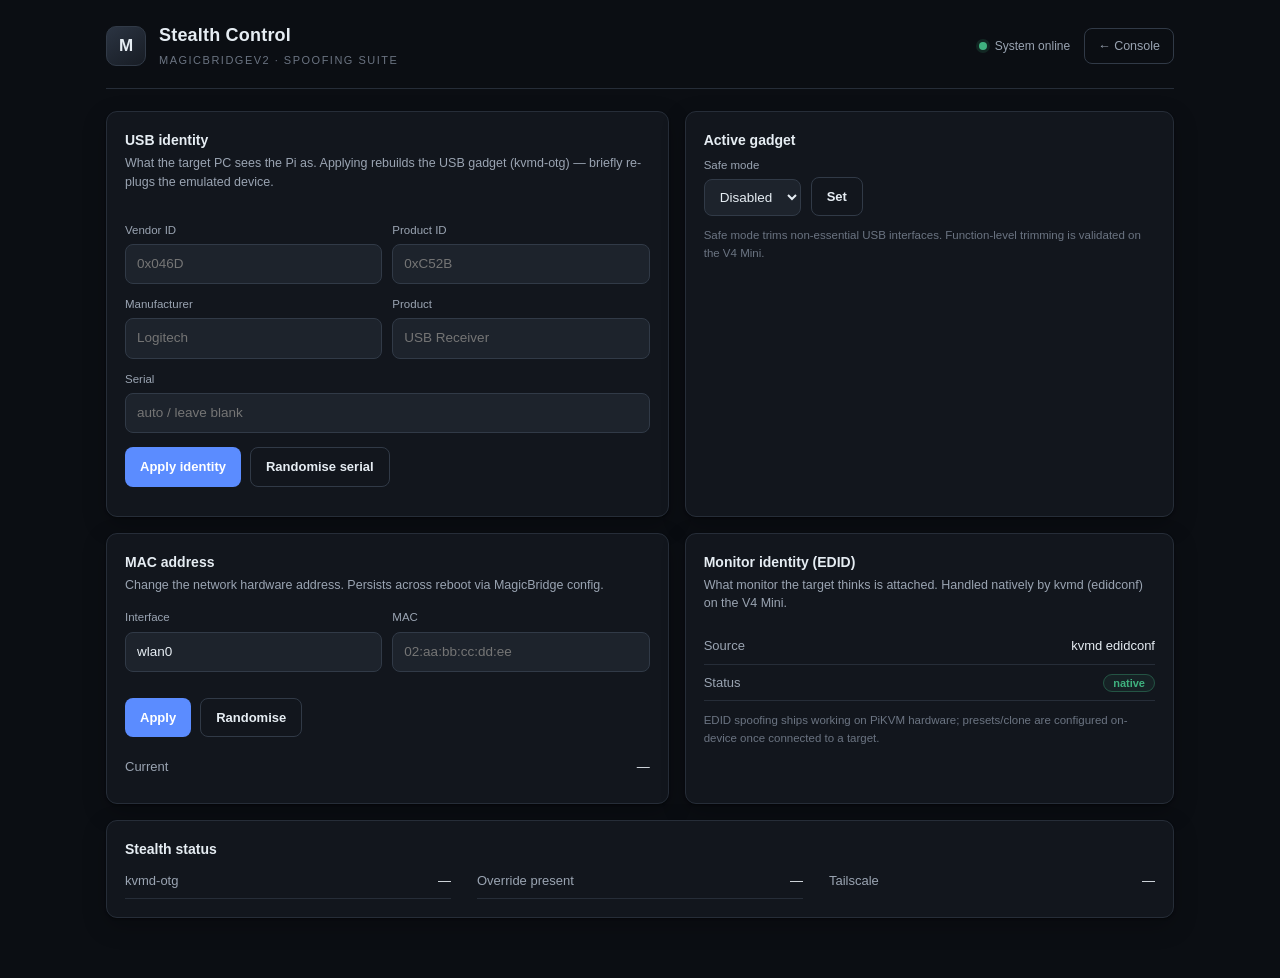
==== web/stealth/index.html @ 36241183 "professional UI redesign: rich cockpit (all features) + restyled stealth + wifi/tailscale endpoints" ====
<!DOCTYPE html>
<html lang="en">
<head>
<meta charset="utf-8">
<meta name="viewport" content="width=device-width, initial-scale=1">
<title>MagicBridgeV2 · Stealth</title>
<style>
:root{
  --bg:#0b0e13; --surface:#12161d; --surface2:#171c24; --surface3:#1d232c;
  --border:#262d38; --border2:#313a47;
  --text:#e6edf3; --text2:#9aa4b2; --text3:#6b7482;
  --accent:#5b8cff; --accent2:#3a6fe0; --accent-soft:rgba(91,140,255,.12);
  --ok:#3fb27f; --warn:#d9a441; --danger:#e5534b;
  --radius:11px; --shadow:0 1px 2px rgba(0,0,0,.4),0 8px 24px rgba(0,0,0,.22);
}
*{box-sizing:border-box}
body{margin:0;min-height:100vh;background:var(--bg);color:var(--text);
  font-family:-apple-system,BlinkMacSystemFont,"Segoe UI",Inter,Roboto,Helvetica,Arial,sans-serif;font-size:14px;line-height:1.5;-webkit-font-smoothing:antialiased}
a{color:var(--accent);text-decoration:none}
.wrap{max-width:1120px;margin:0 auto;padding:22px 26px 60px}
.hdr{display:flex;align-items:center;justify-content:space-between;gap:16px;flex-wrap:wrap;padding-bottom:18px;margin-bottom:22px;border-bottom:1px solid var(--border)}
.brand{display:flex;align-items:center;gap:13px}
.logo{width:40px;height:40px;border-radius:10px;background:linear-gradient(145deg,#2b3442,#171c24);border:1px solid var(--border2);display:grid;place-items:center;font-weight:800;font-size:17px}
.brand h1{margin:0;font-size:18px;font-weight:600;letter-spacing:.2px}
.brand span{font-size:11px;color:var(--text3);letter-spacing:1.5px;text-transform:uppercase}
.hdr .right{display:flex;align-items:center;gap:14px}
.status{display:inline-flex;align-items:center;gap:8px;font-size:12px;color:var(--text2)}
.status i{width:8px;height:8px;border-radius:50%;background:var(--ok);box-shadow:0 0 0 3px rgba(63,178,127,.15)}
.back{font-size:12.5px;color:var(--text2);border:1px solid var(--border2);padding:8px 13px;border-radius:8px}
.back:hover{background:var(--surface3);color:var(--text)}
.grid{display:grid;grid-template-columns:1.15fr 1fr;gap:16px}
@media(max-width:860px){.grid{grid-template-columns:1fr}}
.card{background:var(--surface);border:1px solid var(--border);border-radius:var(--radius);padding:18px;box-shadow:var(--shadow)}
.card h2{margin:0 0 3px;font-size:14px;font-weight:600}
.card .sub{margin:0 0 15px;color:var(--text2);font-size:12.5px;line-height:1.5}
.card.full{grid-column:1/-1}
.presets{display:grid;grid-template-columns:1fr 1fr;gap:9px;margin-bottom:15px}
.preset{border:1px solid var(--border2);border-radius:9px;padding:11px 12px;cursor:pointer;background:var(--surface3);transition:.12s}
.preset:hover{border-color:var(--accent)}
.preset.sel{border-color:var(--accent);background:var(--accent-soft)}
.preset b{display:block;font-size:13px;font-weight:600;margin-bottom:4px}
.preset .vf{font-size:11px;font-weight:600}
.vf.yes{color:var(--ok)} .vf.no{color:var(--warn)}
label.f{display:block;margin-bottom:12px}
label.f span{display:block;font-size:11.5px;color:var(--text2);margin-bottom:5px}
input,select{width:100%;background:var(--surface3);border:1px solid var(--border2);color:var(--text);border-radius:8px;padding:9px 11px;font:inherit;font-size:13.5px}
input:focus,select:focus{outline:none;border-color:var(--accent);box-shadow:0 0 0 3px var(--accent-soft)}
.row{display:flex;gap:10px;flex-wrap:wrap}.row>label.f{flex:1;min-width:120px}
button.btn{all:unset;box-sizing:border-box;cursor:pointer;display:inline-flex;align-items:center;justify-content:center;gap:7px;padding:9px 15px;border-radius:8px;font-size:13px;font-weight:600;background:var(--accent);color:#fff}
button.btn:hover{background:var(--accent2)}
button.btn.ghost{background:transparent;border:1px solid var(--border2);color:var(--text)}
button.btn.ghost:hover{background:var(--surface3)}
.btns{display:flex;gap:9px;flex-wrap:wrap;margin-top:14px}
.kv{display:flex;justify-content:space-between;gap:12px;padding:8px 0;border-bottom:1px solid var(--border);font-size:13px}
.kv:last-child{border:0}.kv .k{color:var(--text2)}.kv .v{color:var(--text);font-weight:500;text-align:right}
.tag{font-size:11px;font-weight:600;padding:2px 9px;border-radius:20px;border:1px solid var(--border2);color:var(--text2)}
.tag.ok{color:var(--ok);border-color:rgba(63,178,127,.35);background:rgba(63,178,127,.08)}
.tag.no{color:var(--warn);border-color:rgba(217,164,65,.35);background:rgba(217,164,65,.08)}
.hint{font-size:11.5px;color:var(--text3);margin-top:11px;line-height:1.55}
.switch{display:flex;align-items:flex-end;gap:10px;margin-top:6px}
#toast{position:fixed;right:20px;bottom:20px;display:flex;flex-direction:column;gap:9px;z-index:60}
.t{background:var(--surface2);border:1px solid var(--border2);border-left:3px solid var(--accent);padding:11px 15px;border-radius:9px;font-size:13px;box-shadow:0 10px 30px rgba(0,0,0,.5);max-width:340px}
.t.ok{border-left-color:var(--ok)}.t.bad{border-left-color:var(--danger)}
</style>
</head>
<body>
<div class="wrap">
  <div class="hdr">
    <div class="brand">
      <div class="logo">M</div>
      <div><h1>Stealth Control</h1><span>MagicBridgeV2 · spoofing suite</span></div>
    </div>
    <div class="right">
      <span class="status"><i></i> System online</span>
      <a class="back" href="/mb/ui/">&#8592; Console</a>
    </div>
  </div>

  <div class="grid">
    <div class="card">
      <h2>USB identity</h2>
      <p class="sub">What the target PC sees the Pi as. Applying rebuilds the USB gadget (kvmd-otg) — briefly re-plugs the emulated device.</p>
      <div class="presets" id="presets"></div>
      <div class="row">
        <label class="f"><span>Vendor ID</span><input id="vid" placeholder="0x046D"></label>
        <label class="f"><span>Product ID</span><input id="pid" placeholder="0xC52B"></label>
      </div>
      <div class="row">
        <label class="f"><span>Manufacturer</span><input id="mfr" placeholder="Logitech"></label>
        <label class="f"><span>Product</span><input id="prod" placeholder="USB Receiver"></label>
      </div>
      <label class="f"><span>Serial</span><input id="serial" placeholder="auto / leave blank"></label>
      <div class="btns">
        <button class="btn" onclick="applyIdentity()">Apply identity</button>
        <button class="btn ghost" onclick="randSerial()">Randomise serial</button>
      </div>
      <div class="hint" id="verifyNote"></div>
    </div>

    <div class="card">
      <h2>Active gadget</h2>
      <div id="identInfo"></div>
      <div class="switch">
        <label class="f" style="flex:0 0 auto;margin:0"><span>Safe mode</span>
          <select id="safe"><option value="false">Disabled</option><option value="true">Enabled</option></select></label>
        <button class="btn ghost" onclick="setSafe()">Set</button>
      </div>
      <p class="hint">Safe mode trims non-essential USB interfaces. Function-level trimming is validated on the V4 Mini.</p>
    </div>

    <div class="card">
      <h2>MAC address</h2>
      <p class="sub">Change the network hardware address. Persists across reboot via MagicBridge config.</p>
      <div class="row">
        <label class="f"><span>Interface</span><input id="macIf" value="wlan0"></label>
        <label class="f"><span>MAC</span><input id="macVal" placeholder="02:aa:bb:cc:dd:ee"></label>
      </div>
      <div class="btns">
        <button class="btn" onclick="macApply(false)">Apply</button>
        <button class="btn ghost" onclick="macApply(true)">Randomise</button>
      </div>
      <div class="kv" style="margin-top:12px"><span class="k">Current</span><span class="v" id="macCur">—</span></div>
    </div>

    <div class="card">
      <h2>Monitor identity (EDID)</h2>
      <p class="sub">What monitor the target thinks is attached. Handled natively by kvmd (edidconf) on the V4 Mini.</p>
      <div class="kv"><span class="k">Source</span><span class="v">kvmd edidconf</span></div>
      <div class="kv"><span class="k">Status</span><span class="v"><span class="tag ok">native</span></span></div>
      <p class="hint">EDID spoofing ships working on PiKVM hardware; presets/clone are configured on-device once connected to a target.</p>
    </div>

    <div class="card full">
      <h2>Stealth status</h2>
      <div class="row" style="gap:26px">
        <div class="kv" style="flex:1"><span class="k">kvmd-otg</span><span class="v" id="stOtg">—</span></div>
        <div class="kv" style="flex:1"><span class="k">Override present</span><span class="v" id="stOv">—</span></div>
        <div class="kv" style="flex:1"><span class="k">Tailscale</span><span class="v" id="stTs">—</span></div>
      </div>
    </div>
  </div>
</div>
<div id="toast"></div>

<script>
const $=s=>document.querySelector(s), MB="/mb";
function toast(m,k=""){const t=document.createElement("div");t.className="t "+k;t.textContent=m;document.getElementById("toast").appendChild(t);setTimeout(()=>t.remove(),4200);}
async function jget(u){try{const r=await fetch(u,{credentials:"include"});return await r.json();}catch(e){return null;}}
async function jpost(u,b){try{const r=await fetch(u,{method:"POST",credentials:"include",headers:{"content-type":"application/json"},body:b?JSON.stringify(b):null});return await r.json();}catch(e){return {ok:false,error:String(e)};}}
let PRESETS={};
const toHex=n=>n?("0x"+Number(n).toString(16).toUpperCase()):"";

async function loadIdentity(){
  const r=await jget(MB+"/stealth/identity");if(!r)return;
  PRESETS=r.presets||{};const cur=r.current||{};const box=$("#presets");box.innerHTML="";
  Object.entries(PRESETS).forEach(([k,v])=>{
    const d=document.createElement("div");d.className="preset"+(cur.preset===k?" sel":"");d.dataset.k=k;
    d.innerHTML=`<b>${v.label}</b><span class="vf ${v.verified?'yes':'no'}">${v.verified?'✓ verified':'⚠ unverified'}</span>`;
    d.onclick=()=>selectPreset(k);box.appendChild(d);});
  $("#vid").value=toHex(cur.vendor_id);$("#pid").value=toHex(cur.product_id);
  $("#mfr").value=cur.manufacturer||"";$("#prod").value=cur.product||"";$("#serial").value=cur.serial||"";
  $("#safe").value=String(!!cur.safe_mode);
  $("#identInfo").innerHTML=`<div class="kv"><span class="k">Label</span><span class="v">${cur.label||'—'}</span></div>
    <div class="kv"><span class="k">VID:PID</span><span class="v">${toHex(cur.vendor_id)}:${toHex(cur.product_id)}</span></div>
    <div class="kv"><span class="k">Serial</span><span class="v">${cur.serial||'—'}</span></div>
    <div class="kv"><span class="k">Verified</span><span class="v">${cur.verified?'<span class="tag ok">yes</span>':'<span class="tag no">no</span>'}</span></div>`;
}
function selectPreset(k){document.querySelectorAll(".preset").forEach(x=>x.classList.toggle("sel",x.dataset.k===k));
  const v=PRESETS[k];if(!v)return;$("#vid").value=toHex(v.vendor_id);$("#pid").value=toHex(v.product_id);$("#mfr").value=v.manufacturer||"";$("#prod").value=v.product||"";
  $("#verifyNote").textContent=v.verified?"":"⚠ This preset is researched but not hardware-verified against a real device descriptor.";}
function selectedPreset(){const el=document.querySelector(".preset.sel");return el?el.dataset.k:null;}
async function applyIdentity(){toast("Applying identity — rebuilding gadget…");
  const r=await jpost(MB+"/stealth/identity",{preset:selectedPreset(),serial:$("#serial").value||null,vendor_id:$("#vid").value,product_id:$("#pid").value,manufacturer:$("#mfr").value,product:$("#prod").value});
  toast(r.ok?"Identity applied":("Apply failed: "+(r.error||r.detail||"error")),r.ok?"ok":"bad");loadIdentity();loadStatus();}
async function randSerial(){const r=await jpost(MB+"/stealth/serial/random");toast(r.ok?("Serial → "+r.serial):"Failed",r.ok?"ok":"bad");loadIdentity();}
async function setSafe(){const on=$("#safe").value==="true";await jpost(MB+"/stealth/safe-mode",{on});toast("Safe mode "+(on?"enabled":"disabled"),"ok");}
async function macApply(random){const r=await jpost(MB+"/net/mac",{iface:$("#macIf").value,mac:$("#macVal").value,random});
  toast(r.ok?("MAC → "+r.mac):("MAC failed: "+(r.detail||r.error||"")),r.ok?"ok":"bad");$("#macCur").textContent=r.mac||"—";}
async function loadStatus(){const s=await jget(MB+"/stealth/status");if(s){$("#stOtg").textContent=s.kvmd_otg||"—";$("#stOv").textContent=s.override_present?"yes":"no";}
  const n=await jget(MB+"/net/status");if(n){$("#stTs").textContent=n.tailscale&&n.tailscale.up?"up":"down";if(n.mac&&n.mac.mac)$("#macCur").textContent=n.mac.mac;}}
loadIdentity();loadStatus();
</script>
</body>
</html>
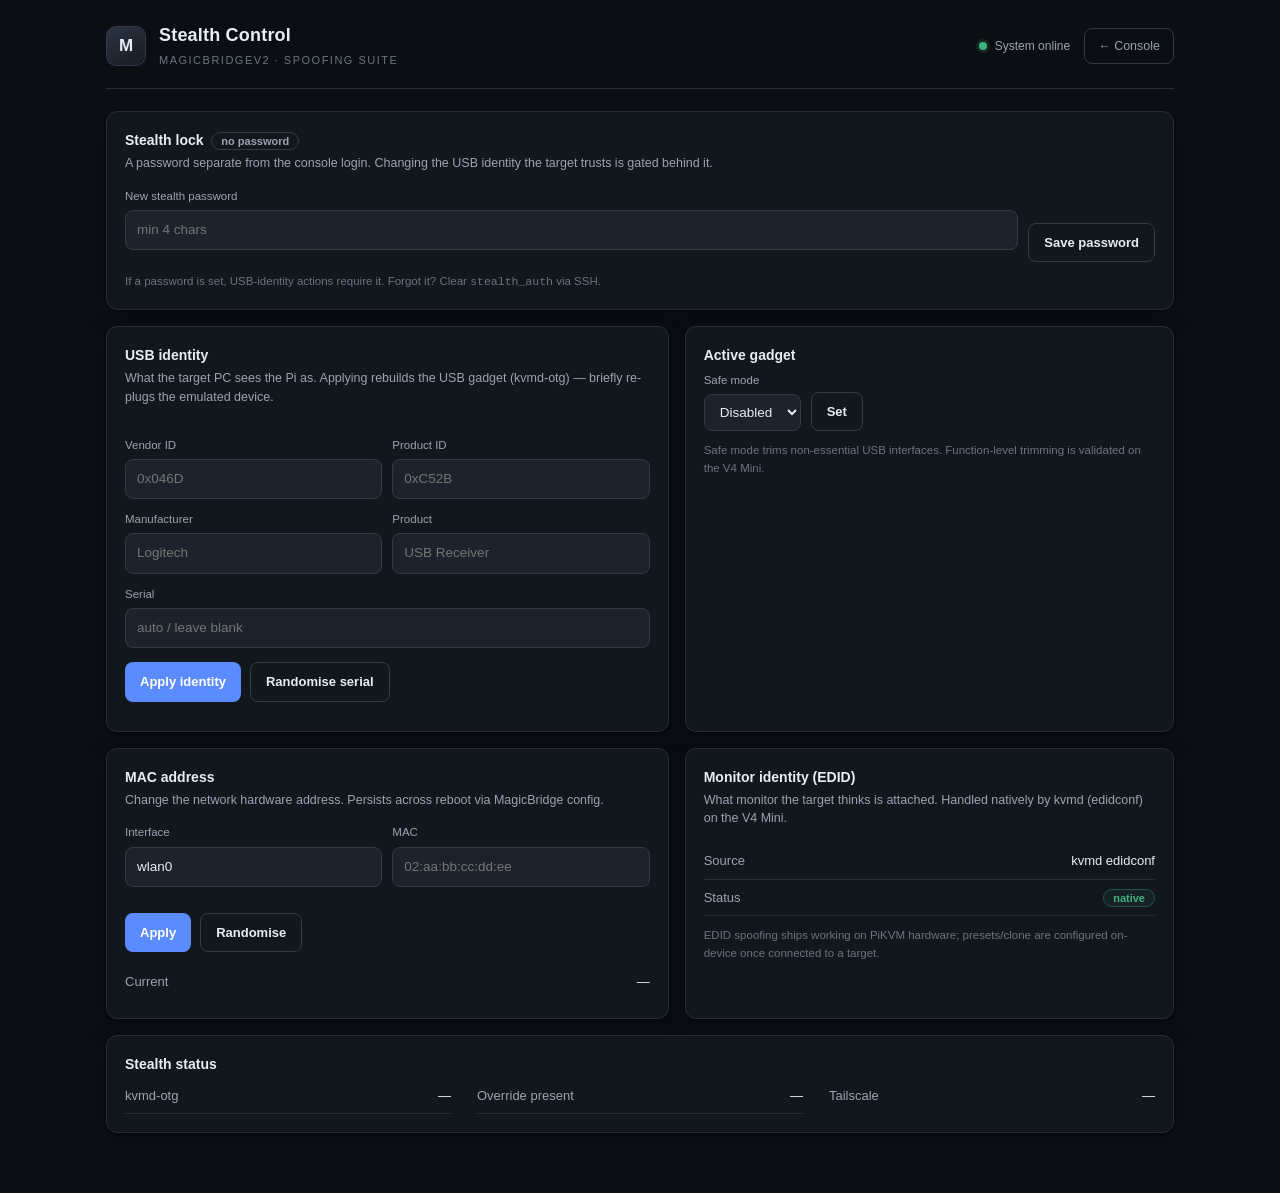
==== commit 19647ac2: "deferred features: on-screen keyboard, clipboard paste, EDID editor, VNC, 2FA (TOTP), Tailscale Funn" ====
--- a/web/stealth/index.html
+++ b/web/stealth/index.html
@@ -77,6 +77,19 @@
   </div>
 
   <div class="grid">
+    <div class="card full" id="lockCard">
+      <h2>Stealth lock &nbsp;<span class="tag" id="lockState">—</span></h2>
+      <p class="sub">A password separate from the console login. Changing the USB identity the target trusts is gated behind it.</p>
+      <div class="row" id="unlockRow" style="display:none">
+        <label class="f"><span>Stealth password</span><input id="unlockPw" type="password" placeholder="enter to unlock" onkeydown="if(event.key==='Enter')doUnlock()"></label>
+        <button class="btn" style="align-self:flex-end" onclick="doUnlock()">Unlock</button>
+      </div>
+      <div class="row">
+        <label class="f"><span>New stealth password</span><input id="pwNew" type="password" placeholder="min 4 chars"></label>
+        <button class="btn ghost" style="align-self:flex-end" onclick="setStealthPw()">Save password</button>
+      </div>
+      <div class="hint">If a password is set, USB-identity actions require it. Forgot it? Clear <code>stealth_auth</code> via SSH.</div>
+    </div>
     <div class="card">
       <h2>USB identity</h2>
       <p class="sub">What the target PC sees the Pi as. Applying rebuilds the USB gadget (kvmd-otg) — briefly re-plugs the emulated device.</p>
@@ -149,6 +162,18 @@
 async function jpost(u,b){try{const r=await fetch(u,{method:"POST",credentials:"include",headers:{"content-type":"application/json"},body:b?JSON.stringify(b):null});return await r.json();}catch(e){return {ok:false,error:String(e)};}}
 let PRESETS={};
 const toHex=n=>n?("0x"+Number(n).toString(16).toUpperCase()):"";
+/* --- separate stealth password gate --- */
+let STEALTH_PW="",PW_SET=false;
+async function checkLock(){const r=await jget(MB+"/stealth/lock-status");PW_SET=!!(r&&r.password_set);
+  $("#unlockRow").style.display=(PW_SET&&!STEALTH_PW)?"":"none";
+  const el=$("#lockState");el.textContent=PW_SET?(STEALTH_PW?"unlocked":"locked"):"no password";
+  el.className="tag "+(PW_SET?(STEALTH_PW?"ok":"no"):"");}
+async function doUnlock(){const pw=$("#unlockPw").value;const r=await jpost(MB+"/stealth/unlock",{password:pw});
+  if(r&&r.ok){STEALTH_PW=pw;$("#unlockPw").value="";toast("Unlocked","ok");checkLock();}else toast("Wrong stealth password","bad");}
+async function setStealthPw(){const nw=$("#pwNew").value;if(nw.length<4)return toast("Password too short (min 4)","bad");
+  const r=await jpost(MB+"/stealth/password",{password:nw,current:STEALTH_PW});
+  toast(r&&r.ok?"Stealth password saved":("Failed: "+((r&&r.error)||"error")),r&&r.ok?"ok":"bad");
+  if(r&&r.ok){STEALTH_PW=nw;$("#pwNew").value="";checkLock();}}
 
 async function loadIdentity(){
   const r=await jget(MB+"/stealth/identity");if(!r)return;
@@ -169,16 +194,17 @@
   const v=PRESETS[k];if(!v)return;$("#vid").value=toHex(v.vendor_id);$("#pid").value=toHex(v.product_id);$("#mfr").value=v.manufacturer||"";$("#prod").value=v.product||"";
   $("#verifyNote").textContent=v.verified?"":"⚠ This preset is researched but not hardware-verified against a real device descriptor.";}
 function selectedPreset(){const el=document.querySelector(".preset.sel");return el?el.dataset.k:null;}
+function pwGuard(r){if(r&&r.locked){toast("Locked — enter the stealth password first","bad");checkLock();return true;}return false;}
 async function applyIdentity(){toast("Applying identity — rebuilding gadget…");
-  const r=await jpost(MB+"/stealth/identity",{preset:selectedPreset(),serial:$("#serial").value||null,vendor_id:$("#vid").value,product_id:$("#pid").value,manufacturer:$("#mfr").value,product:$("#prod").value});
-  toast(r.ok?"Identity applied":("Apply failed: "+(r.error||r.detail||"error")),r.ok?"ok":"bad");loadIdentity();loadStatus();}
-async function randSerial(){const r=await jpost(MB+"/stealth/serial/random");toast(r.ok?("Serial → "+r.serial):"Failed",r.ok?"ok":"bad");loadIdentity();}
-async function setSafe(){const on=$("#safe").value==="true";await jpost(MB+"/stealth/safe-mode",{on});toast("Safe mode "+(on?"enabled":"disabled"),"ok");}
+  const r=await jpost(MB+"/stealth/identity",{preset:selectedPreset(),serial:$("#serial").value||null,vendor_id:$("#vid").value,product_id:$("#pid").value,manufacturer:$("#mfr").value,product:$("#prod").value,password:STEALTH_PW});
+  if(pwGuard(r))return;toast(r.ok?"Identity applied":("Apply failed: "+(r.error||r.detail||"error")),r.ok?"ok":"bad");loadIdentity();loadStatus();}
+async function randSerial(){const r=await jpost(MB+"/stealth/serial/random",{password:STEALTH_PW});if(pwGuard(r))return;toast(r.ok?("Serial → "+r.serial):"Failed",r.ok?"ok":"bad");loadIdentity();}
+async function setSafe(){const on=$("#safe").value==="true";const r=await jpost(MB+"/stealth/safe-mode",{on,password:STEALTH_PW});if(pwGuard(r))return;toast("Safe mode "+(on?"enabled":"disabled"),"ok");}
 async function macApply(random){const r=await jpost(MB+"/net/mac",{iface:$("#macIf").value,mac:$("#macVal").value,random});
   toast(r.ok?("MAC → "+r.mac):("MAC failed: "+(r.detail||r.error||"")),r.ok?"ok":"bad");$("#macCur").textContent=r.mac||"—";}
 async function loadStatus(){const s=await jget(MB+"/stealth/status");if(s){$("#stOtg").textContent=s.kvmd_otg||"—";$("#stOv").textContent=s.override_present?"yes":"no";}
   const n=await jget(MB+"/net/status");if(n){$("#stTs").textContent=n.tailscale&&n.tailscale.up?"up":"down";if(n.mac&&n.mac.mac)$("#macCur").textContent=n.mac.mac;}}
-loadIdentity();loadStatus();
+loadIdentity();loadStatus();checkLock();
 </script>
 </body>
 </html>
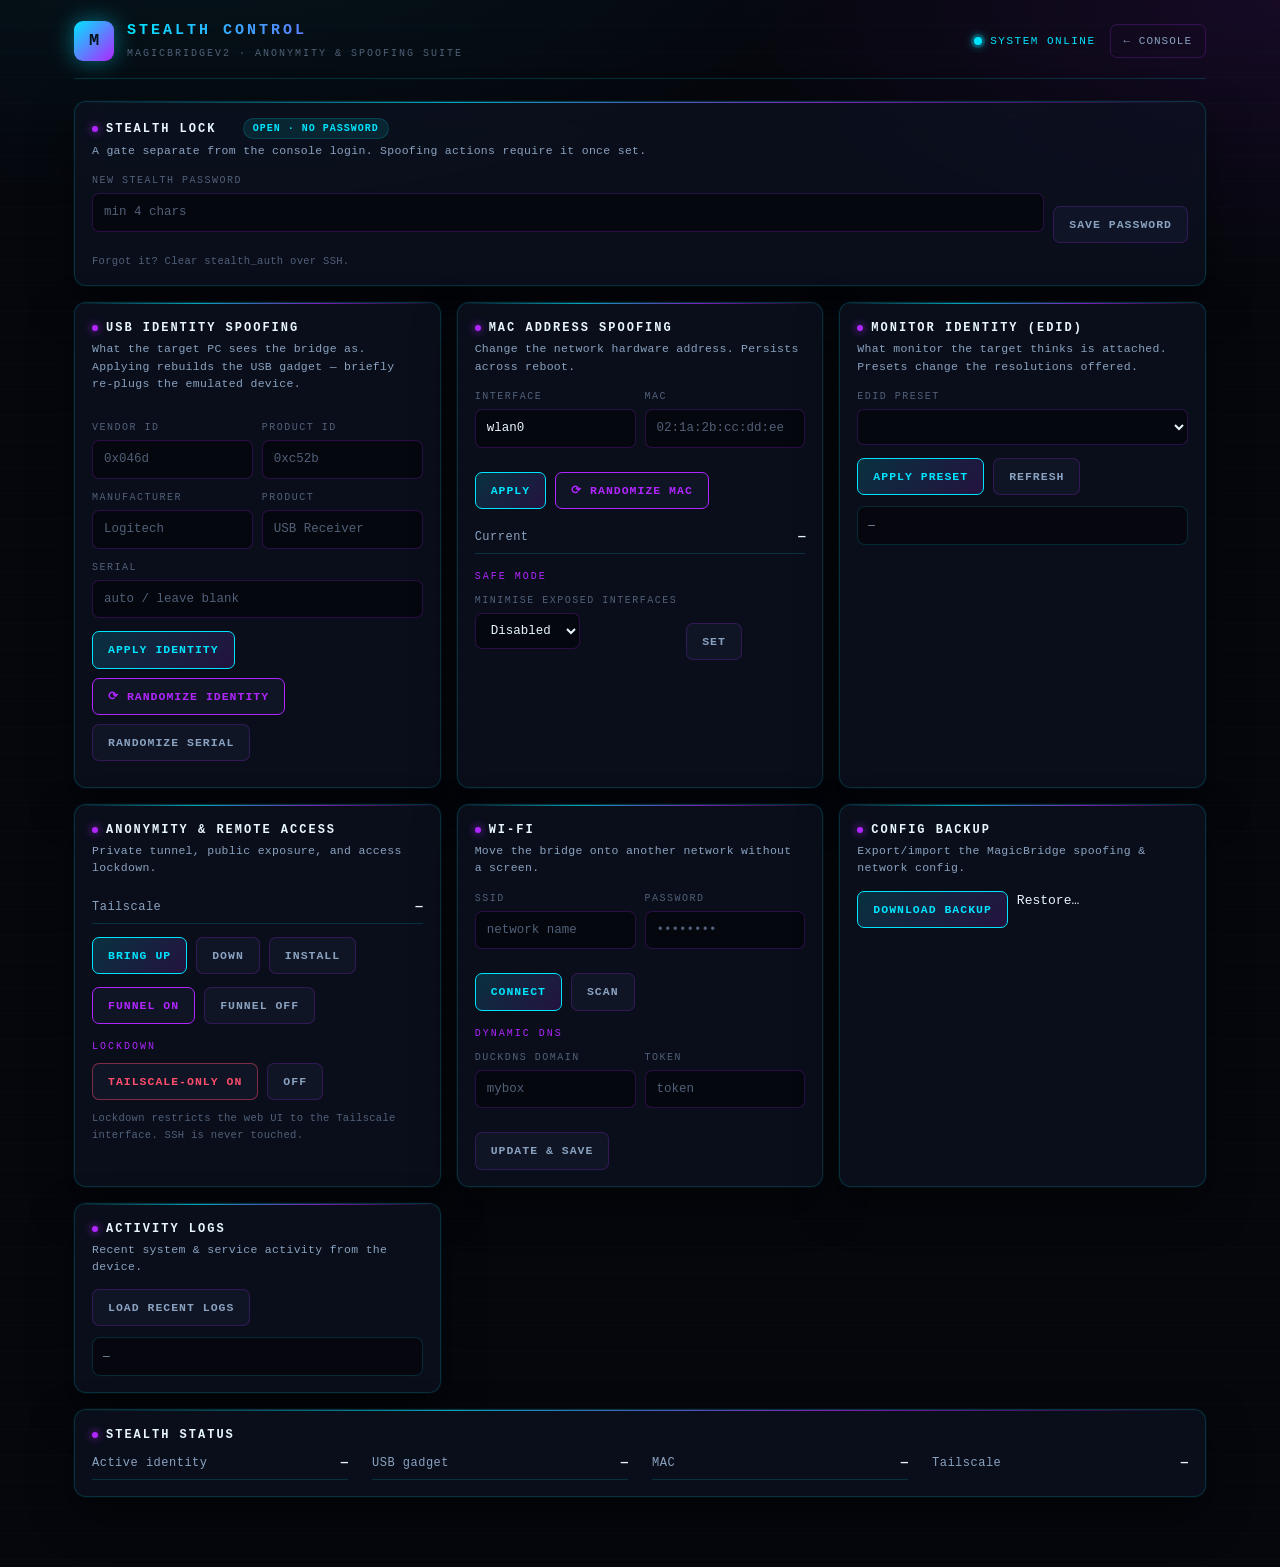
==== commit 4126ba13: "restore MagicBridge soul: human-like typing on paste, fix empty uptime/stream/video fields, rebuild " ====
--- a/web/stealth/index.html
+++ b/web/stealth/index.html
@@ -6,61 +6,82 @@
 <title>MagicBridgeV2 · Stealth</title>
 <style>
 :root{
-  --bg:#0b0e13; --surface:#12161d; --surface2:#171c24; --surface3:#1d232c;
-  --border:#262d38; --border2:#313a47;
-  --text:#e6edf3; --text2:#9aa4b2; --text3:#6b7482;
-  --accent:#5b8cff; --accent2:#3a6fe0; --accent-soft:rgba(91,140,255,.12);
-  --ok:#3fb27f; --warn:#d9a441; --danger:#e5534b;
-  --radius:11px; --shadow:0 1px 2px rgba(0,0,0,.4),0 8px 24px rgba(0,0,0,.22);
+  --bg:#05070d; --sf:rgba(13,18,32,.72); --sf2:rgba(20,27,46,.6);
+  --br:rgba(0,229,255,.16); --br2:rgba(176,38,255,.22);
+  --t1:#e8f6ff; --t2:#8aa2c0; --t3:#516079;
+  --cy:#00e5ff; --cy-bg:rgba(0,229,255,.10); --vi:#b026ff; --vi-bg:rgba(176,38,255,.12);
+  --ok:#00e5a8; --wa:#ffb020; --er:#ff4d6d;
 }
 *{box-sizing:border-box}
-body{margin:0;min-height:100vh;background:var(--bg);color:var(--text);
-  font-family:-apple-system,BlinkMacSystemFont,"Segoe UI",Inter,Roboto,Helvetica,Arial,sans-serif;font-size:14px;line-height:1.5;-webkit-font-smoothing:antialiased}
-a{color:var(--accent);text-decoration:none}
-.wrap{max-width:1120px;margin:0 auto;padding:22px 26px 60px}
-.hdr{display:flex;align-items:center;justify-content:space-between;gap:16px;flex-wrap:wrap;padding-bottom:18px;margin-bottom:22px;border-bottom:1px solid var(--border)}
+html,body{margin:0;min-height:100%}
+body{background:var(--bg);color:var(--t1);
+  font-family:"SF Mono",ui-monospace,"Cascadia Code","Roboto Mono",Menlo,Consolas,monospace;
+  font-size:13px;line-height:1.5;-webkit-font-smoothing:antialiased;
+  background-image:radial-gradient(1200px 600px at 15% -10%,rgba(0,229,255,.08),transparent 60%),
+    radial-gradient(1000px 500px at 100% 0,rgba(176,38,255,.10),transparent 55%),
+    linear-gradient(transparent 96%,rgba(0,229,255,.03) 100%);
+  background-size:auto,auto,100% 26px}
+a{color:var(--cy);text-decoration:none}
+.wrap{max-width:1180px;margin:0 auto;padding:20px 24px 70px}
+.hdr{display:flex;align-items:center;justify-content:space-between;gap:16px;flex-wrap:wrap;
+  padding-bottom:16px;margin-bottom:22px;border-bottom:1px solid var(--br)}
 .brand{display:flex;align-items:center;gap:13px}
-.logo{width:40px;height:40px;border-radius:10px;background:linear-gradient(145deg,#2b3442,#171c24);border:1px solid var(--border2);display:grid;place-items:center;font-weight:800;font-size:17px}
-.brand h1{margin:0;font-size:18px;font-weight:600;letter-spacing:.2px}
-.brand span{font-size:11px;color:var(--text3);letter-spacing:1.5px;text-transform:uppercase}
-.hdr .right{display:flex;align-items:center;gap:14px}
-.status{display:inline-flex;align-items:center;gap:8px;font-size:12px;color:var(--text2)}
-.status i{width:8px;height:8px;border-radius:50%;background:var(--ok);box-shadow:0 0 0 3px rgba(63,178,127,.15)}
-.back{font-size:12.5px;color:var(--text2);border:1px solid var(--border2);padding:8px 13px;border-radius:8px}
-.back:hover{background:var(--surface3);color:var(--text)}
-.grid{display:grid;grid-template-columns:1.15fr 1fr;gap:16px}
-@media(max-width:860px){.grid{grid-template-columns:1fr}}
-.card{background:var(--surface);border:1px solid var(--border);border-radius:var(--radius);padding:18px;box-shadow:var(--shadow)}
-.card h2{margin:0 0 3px;font-size:14px;font-weight:600}
-.card .sub{margin:0 0 15px;color:var(--text2);font-size:12.5px;line-height:1.5}
+.logo{width:40px;height:40px;border-radius:9px;display:grid;place-items:center;font-weight:800;font-size:17px;color:#03121a;
+  background:linear-gradient(135deg,var(--cy),var(--vi));box-shadow:0 0 22px rgba(0,229,255,.45)}
+.brand h1{margin:0;font-size:15px;font-weight:700;letter-spacing:3px;text-transform:uppercase;
+  background:linear-gradient(90deg,var(--cy),var(--vi));-webkit-background-clip:text;background-clip:text;-webkit-text-fill-color:transparent}
+.brand span{font-size:10px;color:var(--t3);letter-spacing:2px;text-transform:uppercase}
+.right{display:flex;align-items:center;gap:14px}
+.ping{display:inline-flex;align-items:center;gap:8px;font-size:11px;color:var(--cy);letter-spacing:1.5px;text-transform:uppercase}
+.ping i{width:8px;height:8px;border-radius:50%;background:var(--cy);box-shadow:0 0 0 3px rgba(0,229,255,.18),0 0 10px var(--cy);animation:pulse 2s infinite}
+@keyframes pulse{50%{opacity:.35}}
+.back{font-size:11px;color:var(--t2);border:1px solid var(--br2);padding:8px 13px;border-radius:7px;letter-spacing:1px;text-transform:uppercase}
+.back:hover{border-color:var(--vi);color:var(--vi);box-shadow:0 0 14px rgba(176,38,255,.3)}
+.grid{display:grid;grid-template-columns:repeat(auto-fit,minmax(340px,1fr));gap:16px}
+.card{background:var(--sf);backdrop-filter:blur(16px) saturate(140%);border:1px solid var(--br);border-radius:12px;padding:16px 17px;
+  box-shadow:0 0 0 1px rgba(0,229,255,.04),0 18px 40px rgba(0,0,0,.5);position:relative;overflow:hidden}
+.card::before{content:"";position:absolute;inset:0 0 auto 0;height:1px;background:linear-gradient(90deg,transparent,var(--cy),var(--vi),transparent);opacity:.7}
 .card.full{grid-column:1/-1}
-.presets{display:grid;grid-template-columns:1fr 1fr;gap:9px;margin-bottom:15px}
-.preset{border:1px solid var(--border2);border-radius:9px;padding:11px 12px;cursor:pointer;background:var(--surface3);transition:.12s}
-.preset:hover{border-color:var(--accent)}
-.preset.sel{border-color:var(--accent);background:var(--accent-soft)}
-.preset b{display:block;font-size:13px;font-weight:600;margin-bottom:4px}
-.preset .vf{font-size:11px;font-weight:600}
-.vf.yes{color:var(--ok)} .vf.no{color:var(--warn)}
-label.f{display:block;margin-bottom:12px}
-label.f span{display:block;font-size:11.5px;color:var(--text2);margin-bottom:5px}
-input,select{width:100%;background:var(--surface3);border:1px solid var(--border2);color:var(--text);border-radius:8px;padding:9px 11px;font:inherit;font-size:13.5px}
-input:focus,select:focus{outline:none;border-color:var(--accent);box-shadow:0 0 0 3px var(--accent-soft)}
-.row{display:flex;gap:10px;flex-wrap:wrap}.row>label.f{flex:1;min-width:120px}
-button.btn{all:unset;box-sizing:border-box;cursor:pointer;display:inline-flex;align-items:center;justify-content:center;gap:7px;padding:9px 15px;border-radius:8px;font-size:13px;font-weight:600;background:var(--accent);color:#fff}
-button.btn:hover{background:var(--accent2)}
-button.btn.ghost{background:transparent;border:1px solid var(--border2);color:var(--text)}
-button.btn.ghost:hover{background:var(--surface3)}
-.btns{display:flex;gap:9px;flex-wrap:wrap;margin-top:14px}
-.kv{display:flex;justify-content:space-between;gap:12px;padding:8px 0;border-bottom:1px solid var(--border);font-size:13px}
-.kv:last-child{border:0}.kv .k{color:var(--text2)}.kv .v{color:var(--text);font-weight:500;text-align:right}
-.tag{font-size:11px;font-weight:600;padding:2px 9px;border-radius:20px;border:1px solid var(--border2);color:var(--text2)}
-.tag.ok{color:var(--ok);border-color:rgba(63,178,127,.35);background:rgba(63,178,127,.08)}
-.tag.no{color:var(--warn);border-color:rgba(217,164,65,.35);background:rgba(217,164,65,.08)}
-.hint{font-size:11.5px;color:var(--text3);margin-top:11px;line-height:1.55}
-.switch{display:flex;align-items:flex-end;gap:10px;margin-top:6px}
+.card h2{margin:0 0 3px;font-size:12px;font-weight:700;letter-spacing:2px;text-transform:uppercase;color:var(--t1);display:flex;align-items:center;gap:8px}
+.card h2 .dot{width:6px;height:6px;border-radius:50%;background:var(--vi);box-shadow:0 0 8px var(--vi)}
+.card .sub{margin:0 0 14px;color:var(--t2);font-size:11.5px;letter-spacing:.3px}
+.presets{display:grid;grid-template-columns:1fr 1fr;gap:8px;margin-bottom:14px}
+.preset{border:1px solid var(--br2);border-radius:8px;padding:10px 11px;cursor:pointer;background:var(--sf2);transition:.13s}
+.preset:hover{border-color:var(--cy);box-shadow:0 0 14px rgba(0,229,255,.22)}
+.preset.sel{border-color:var(--cy);background:var(--cy-bg);box-shadow:0 0 14px rgba(0,229,255,.3)}
+.preset b{display:block;font-size:12px;font-weight:600;margin-bottom:4px;color:var(--t1)}
+.preset .vf{font-size:10px;font-weight:600;letter-spacing:.5px;text-transform:uppercase}
+.vf.yes{color:var(--ok)} .vf.no{color:var(--wa)}
+label.f{display:block;margin-bottom:11px}
+label.f span{display:block;font-size:10px;color:var(--t3);margin-bottom:5px;letter-spacing:1.5px;text-transform:uppercase}
+input,select,textarea{width:100%;background:rgba(5,7,13,.8);border:1px solid var(--br2);color:var(--t1);
+  border-radius:7px;padding:9px 11px;font:inherit;font-size:12.5px;outline:none;transition:border .15s,box-shadow .15s}
+input::placeholder{color:var(--t3)}
+input:focus,select:focus,textarea:focus{border-color:var(--cy);box-shadow:0 0 0 3px var(--cy-bg)}
+.row{display:flex;gap:9px;flex-wrap:wrap}.row>label.f{flex:1;min-width:110px}
+button.btn{all:unset;box-sizing:border-box;cursor:pointer;display:inline-flex;align-items:center;justify-content:center;gap:7px;
+  padding:9px 15px;border-radius:7px;font-size:11.5px;font-weight:700;letter-spacing:1px;text-transform:uppercase;
+  border:1px solid var(--br2);background:var(--sf2);color:var(--t2);transition:.14s}
+button.btn:hover{border-color:var(--cy);color:var(--cy);box-shadow:0 0 14px rgba(0,229,255,.25)}
+button.btn.pri{background:linear-gradient(135deg,rgba(0,229,255,.16),rgba(176,38,255,.16));border-color:var(--cy);color:var(--cy)}
+button.btn.pri:hover{box-shadow:0 0 20px rgba(0,229,255,.4)}
+button.btn.vi{border-color:var(--vi);color:var(--vi)}button.btn.vi:hover{box-shadow:0 0 16px rgba(176,38,255,.4)}
+button.btn.dn{border-color:rgba(255,77,109,.45);color:var(--er)}button.btn.dn:hover{box-shadow:0 0 14px rgba(255,77,109,.35)}
+.btns{display:flex;gap:9px;flex-wrap:wrap;margin-top:13px}
+.kv{display:flex;justify-content:space-between;gap:12px;padding:7px 0;border-bottom:1px solid var(--br);font-size:12px}
+.kv:last-child{border:0}.kv .k{color:var(--t2);letter-spacing:.5px}.kv .v{color:var(--t1);font-weight:600;text-align:right}
+.tag{font-size:10px;font-weight:700;padding:2px 9px;border-radius:20px;border:1px solid var(--br2);color:var(--t2);letter-spacing:1px;text-transform:uppercase}
+.tag.ok{color:var(--ok);border-color:rgba(0,229,168,.4);background:rgba(0,229,168,.08)}
+.tag.no{color:var(--wa);border-color:rgba(255,176,32,.4);background:rgba(255,176,32,.08)}
+.tag.cy{color:var(--cy);border-color:var(--br);background:var(--cy-bg)}
+.hint{font-size:10.5px;color:var(--t3);margin-top:10px;line-height:1.55;letter-spacing:.3px}
+.sec{font-size:10px;letter-spacing:2px;text-transform:uppercase;color:var(--vi);margin:15px 0 9px}
+pre{margin:11px 0 0;max-height:190px;overflow:auto;background:rgba(5,7,13,.85);border:1px solid var(--br);border-radius:8px;
+  padding:10px;font-size:11px;color:var(--t2);white-space:pre-wrap}
 #toast{position:fixed;right:20px;bottom:20px;display:flex;flex-direction:column;gap:9px;z-index:60}
-.t{background:var(--surface2);border:1px solid var(--border2);border-left:3px solid var(--accent);padding:11px 15px;border-radius:9px;font-size:13px;box-shadow:0 10px 30px rgba(0,0,0,.5);max-width:340px}
-.t.ok{border-left-color:var(--ok)}.t.bad{border-left-color:var(--danger)}
+.t{background:rgba(13,18,32,.95);border:1px solid var(--br2);border-left:3px solid var(--cy);padding:11px 15px;border-radius:8px;
+  font-size:12px;box-shadow:0 0 20px rgba(0,229,255,.2);max-width:340px;letter-spacing:.3px}
+.t.ok{border-left-color:var(--ok)}.t.bad{border-left-color:var(--er)}
 </style>
 </head>
 <body>
@@ -68,35 +89,38 @@
   <div class="hdr">
     <div class="brand">
       <div class="logo">M</div>
-      <div><h1>Stealth Control</h1><span>MagicBridgeV2 · spoofing suite</span></div>
+      <div><h1>Stealth Control</h1><span>MagicBridgeV2 · Anonymity &amp; spoofing suite</span></div>
     </div>
     <div class="right">
-      <span class="status"><i></i> System online</span>
+      <span class="ping"><i></i> System online</span>
       <a class="back" href="/mb/ui/">&#8592; Console</a>
     </div>
   </div>
 
   <div class="grid">
+    <!-- STEALTH LOCK -->
     <div class="card full" id="lockCard">
-      <h2>Stealth lock &nbsp;<span class="tag" id="lockState">—</span></h2>
-      <p class="sub">A password separate from the console login. Changing the USB identity the target trusts is gated behind it.</p>
+      <h2><span class="dot"></span>Stealth lock &nbsp;<span class="tag" id="lockState">—</span></h2>
+      <p class="sub">A gate separate from the console login. Spoofing actions require it once set.</p>
       <div class="row" id="unlockRow" style="display:none">
         <label class="f"><span>Stealth password</span><input id="unlockPw" type="password" placeholder="enter to unlock" onkeydown="if(event.key==='Enter')doUnlock()"></label>
-        <button class="btn" style="align-self:flex-end" onclick="doUnlock()">Unlock</button>
+        <button class="btn pri" style="align-self:flex-end" onclick="doUnlock()">Unlock</button>
       </div>
       <div class="row">
         <label class="f"><span>New stealth password</span><input id="pwNew" type="password" placeholder="min 4 chars"></label>
-        <button class="btn ghost" style="align-self:flex-end" onclick="setStealthPw()">Save password</button>
-      </div>
-      <div class="hint">If a password is set, USB-identity actions require it. Forgot it? Clear <code>stealth_auth</code> via SSH.</div>
-    </div>
-    <div class="card">
-      <h2>USB identity</h2>
-      <p class="sub">What the target PC sees the Pi as. Applying rebuilds the USB gadget (kvmd-otg) — briefly re-plugs the emulated device.</p>
+        <button class="btn" style="align-self:flex-end" onclick="setStealthPw()">Save password</button>
+      </div>
+      <div class="hint">Forgot it? Clear <code>stealth_auth</code> over SSH.</div>
+    </div>
+
+    <!-- USB IDENTITY -->
+    <div class="card">
+      <h2><span class="dot"></span>USB identity spoofing</h2>
+      <p class="sub">What the target PC sees the bridge as. Applying rebuilds the USB gadget — briefly re-plugs the emulated device.</p>
       <div class="presets" id="presets"></div>
       <div class="row">
-        <label class="f"><span>Vendor ID</span><input id="vid" placeholder="0x046D"></label>
-        <label class="f"><span>Product ID</span><input id="pid" placeholder="0xC52B"></label>
+        <label class="f"><span>Vendor ID</span><input id="vid" placeholder="0x046d"></label>
+        <label class="f"><span>Product ID</span><input id="pid" placeholder="0xc52b"></label>
       </div>
       <div class="row">
         <label class="f"><span>Manufacturer</span><input id="mfr" placeholder="Logitech"></label>
@@ -104,51 +128,114 @@
       </div>
       <label class="f"><span>Serial</span><input id="serial" placeholder="auto / leave blank"></label>
       <div class="btns">
-        <button class="btn" onclick="applyIdentity()">Apply identity</button>
-        <button class="btn ghost" onclick="randSerial()">Randomise serial</button>
+        <button class="btn pri" onclick="applyIdentity()">Apply identity</button>
+        <button class="btn vi" onclick="randomizeIdentity()">⟳ Randomize identity</button>
+        <button class="btn" onclick="randSerial()">Randomize serial</button>
       </div>
       <div class="hint" id="verifyNote"></div>
     </div>
 
-    <div class="card">
-      <h2>Active gadget</h2>
-      <div id="identInfo"></div>
-      <div class="switch">
-        <label class="f" style="flex:0 0 auto;margin:0"><span>Safe mode</span>
-          <select id="safe"><option value="false">Disabled</option><option value="true">Enabled</option></select></label>
-        <button class="btn ghost" onclick="setSafe()">Set</button>
-      </div>
-      <p class="hint">Safe mode trims non-essential USB interfaces. Function-level trimming is validated on the V4 Mini.</p>
-    </div>
-
-    <div class="card">
-      <h2>MAC address</h2>
-      <p class="sub">Change the network hardware address. Persists across reboot via MagicBridge config.</p>
+    <!-- MAC + SAFE MODE -->
+    <div class="card">
+      <h2><span class="dot"></span>MAC address spoofing</h2>
+      <p class="sub">Change the network hardware address. Persists across reboot.</p>
       <div class="row">
         <label class="f"><span>Interface</span><input id="macIf" value="wlan0"></label>
-        <label class="f"><span>MAC</span><input id="macVal" placeholder="02:aa:bb:cc:dd:ee"></label>
-      </div>
-      <div class="btns">
-        <button class="btn" onclick="macApply(false)">Apply</button>
-        <button class="btn ghost" onclick="macApply(true)">Randomise</button>
+        <label class="f"><span>MAC</span><input id="macVal" placeholder="02:1a:2b:cc:dd:ee"></label>
+      </div>
+      <div class="btns">
+        <button class="btn pri" onclick="macApply(false)">Apply</button>
+        <button class="btn vi" onclick="macApply(true)">⟳ Randomize MAC</button>
       </div>
       <div class="kv" style="margin-top:12px"><span class="k">Current</span><span class="v" id="macCur">—</span></div>
-    </div>
-
-    <div class="card">
-      <h2>Monitor identity (EDID)</h2>
-      <p class="sub">What monitor the target thinks is attached. Handled natively by kvmd (edidconf) on the V4 Mini.</p>
-      <div class="kv"><span class="k">Source</span><span class="v">kvmd edidconf</span></div>
-      <div class="kv"><span class="k">Status</span><span class="v"><span class="tag ok">native</span></span></div>
-      <p class="hint">EDID spoofing ships working on PiKVM hardware; presets/clone are configured on-device once connected to a target.</p>
-    </div>
-
+      <div class="sec">Safe mode</div>
+      <div class="row">
+        <label class="f" style="flex:0 0 auto"><span>Minimise exposed interfaces</span>
+          <select id="safe" style="width:auto"><option value="false">Disabled</option><option value="true">Enabled</option></select></label>
+        <button class="btn" style="align-self:flex-end" onclick="setSafe()">Set</button>
+      </div>
+    </div>
+
+    <!-- MONITOR / EDID -->
+    <div class="card">
+      <h2><span class="dot"></span>Monitor identity (EDID)</h2>
+      <p class="sub">What monitor the target thinks is attached. Presets change the resolutions offered.</p>
+      <label class="f"><span>EDID preset</span><select id="edidPreset"></select></label>
+      <div class="btns"><button class="btn pri" onclick="edidApply()">Apply preset</button>
+        <button class="btn" onclick="loadEdid()">Refresh</button></div>
+      <pre id="edidCur">—</pre>
+    </div>
+
+    <!-- ANONYMITY / NETWORK -->
+    <div class="card">
+      <h2><span class="dot"></span>Anonymity &amp; remote access</h2>
+      <p class="sub">Private tunnel, public exposure, and access lockdown.</p>
+      <div class="kv"><span class="k">Tailscale</span><span class="v" id="tsState">—</span></div>
+      <div class="btns">
+        <button class="btn pri" onclick="ts('up')">Bring up</button>
+        <button class="btn" onclick="ts('down')">Down</button>
+        <button class="btn" onclick="tsInstall()">Install</button>
+      </div>
+      <div class="btns">
+        <button class="btn vi" onclick="funnel(true)">Funnel on</button>
+        <button class="btn" onclick="funnel(false)">Funnel off</button>
+      </div>
+      <div class="sec">Lockdown</div>
+      <div class="btns" style="margin-top:0">
+        <button class="btn dn" onclick="lockdown(true)">Tailscale-only ON</button>
+        <button class="btn" onclick="lockdown(false)">OFF</button>
+      </div>
+      <div class="hint">Lockdown restricts the web UI to the Tailscale interface. SSH is never touched.</div>
+    </div>
+
+    <!-- WIFI -->
+    <div class="card">
+      <h2><span class="dot"></span>Wi-Fi</h2>
+      <p class="sub">Move the bridge onto another network without a screen.</p>
+      <div class="row">
+        <label class="f"><span>SSID</span><input id="wSsid" list="wNets" placeholder="network name"><datalist id="wNets"></datalist></label>
+        <label class="f"><span>Password</span><input id="wPw" type="password" placeholder="••••••••"></label>
+      </div>
+      <div class="btns">
+        <button class="btn pri" onclick="wifiConnect()">Connect</button>
+        <button class="btn" onclick="wifiScan()">Scan</button>
+      </div>
+      <div id="wScan" class="hint"></div>
+      <div class="sec">Dynamic DNS</div>
+      <div class="row">
+        <label class="f"><span>DuckDNS domain</span><input id="ddDomain" placeholder="mybox"></label>
+        <label class="f"><span>Token</span><input id="ddToken" placeholder="token"></label>
+      </div>
+      <div class="btns"><button class="btn" onclick="duckdns()">Update &amp; save</button></div>
+    </div>
+
+    <!-- CONFIG BACKUP/RESTORE -->
+    <div class="card">
+      <h2><span class="dot"></span>Config backup</h2>
+      <p class="sub">Export/import the MagicBridge spoofing &amp; network config.</p>
+      <div class="btns">
+        <button class="btn pri" onclick="backup()">Download backup</button>
+        <label class="btn vi" style="cursor:pointer">Restore…<input id="restoreFile" type="file" accept=".json" style="display:none" onchange="restore(this)"></label>
+      </div>
+      <div id="cfgMsg" class="hint"></div>
+    </div>
+
+    <!-- LOGS -->
+    <div class="card">
+      <h2><span class="dot"></span>Activity logs</h2>
+      <p class="sub">Recent system &amp; service activity from the device.</p>
+      <div class="btns"><button class="btn" onclick="loadLogs()">Load recent logs</button></div>
+      <pre id="logbox">—</pre>
+    </div>
+
+    <!-- STATUS -->
     <div class="card full">
-      <h2>Stealth status</h2>
-      <div class="row" style="gap:26px">
-        <div class="kv" style="flex:1"><span class="k">kvmd-otg</span><span class="v" id="stOtg">—</span></div>
-        <div class="kv" style="flex:1"><span class="k">Override present</span><span class="v" id="stOv">—</span></div>
-        <div class="kv" style="flex:1"><span class="k">Tailscale</span><span class="v" id="stTs">—</span></div>
+      <h2><span class="dot"></span>Stealth status</h2>
+      <div class="row" style="gap:24px">
+        <div class="kv" style="flex:1;min-width:150px"><span class="k">Active identity</span><span class="v" id="stIdent">—</span></div>
+        <div class="kv" style="flex:1;min-width:120px"><span class="k">USB gadget</span><span class="v" id="stOtg">—</span></div>
+        <div class="kv" style="flex:1;min-width:120px"><span class="k">MAC</span><span class="v" id="stMac">—</span></div>
+        <div class="kv" style="flex:1;min-width:120px"><span class="k">Tailscale</span><span class="v" id="stTs">—</span></div>
       </div>
     </div>
   </div>
@@ -160,51 +247,88 @@
 function toast(m,k=""){const t=document.createElement("div");t.className="t "+k;t.textContent=m;document.getElementById("toast").appendChild(t);setTimeout(()=>t.remove(),4200);}
 async function jget(u){try{const r=await fetch(u,{credentials:"include"});return await r.json();}catch(e){return null;}}
 async function jpost(u,b){try{const r=await fetch(u,{method:"POST",credentials:"include",headers:{"content-type":"application/json"},body:b?JSON.stringify(b):null});return await r.json();}catch(e){return {ok:false,error:String(e)};}}
+const toHex=n=>n?("0x"+Number(n).toString(16).toUpperCase()):"";
 let PRESETS={};
-const toHex=n=>n?("0x"+Number(n).toString(16).toUpperCase()):"";
-/* --- separate stealth password gate --- */
+
+/* ---- stealth lock ---- */
 let STEALTH_PW="",PW_SET=false;
 async function checkLock(){const r=await jget(MB+"/stealth/lock-status");PW_SET=!!(r&&r.password_set);
   $("#unlockRow").style.display=(PW_SET&&!STEALTH_PW)?"":"none";
-  const el=$("#lockState");el.textContent=PW_SET?(STEALTH_PW?"unlocked":"locked"):"no password";
-  el.className="tag "+(PW_SET?(STEALTH_PW?"ok":"no"):"");}
+  const el=$("#lockState");el.textContent=PW_SET?(STEALTH_PW?"unlocked":"locked"):"open · no password";
+  el.className="tag "+(PW_SET?(STEALTH_PW?"ok":"no"):"cy");}
 async function doUnlock(){const pw=$("#unlockPw").value;const r=await jpost(MB+"/stealth/unlock",{password:pw});
   if(r&&r.ok){STEALTH_PW=pw;$("#unlockPw").value="";toast("Unlocked","ok");checkLock();}else toast("Wrong stealth password","bad");}
 async function setStealthPw(){const nw=$("#pwNew").value;if(nw.length<4)return toast("Password too short (min 4)","bad");
   const r=await jpost(MB+"/stealth/password",{password:nw,current:STEALTH_PW});
   toast(r&&r.ok?"Stealth password saved":("Failed: "+((r&&r.error)||"error")),r&&r.ok?"ok":"bad");
   if(r&&r.ok){STEALTH_PW=nw;$("#pwNew").value="";checkLock();}}
-
-async function loadIdentity(){
-  const r=await jget(MB+"/stealth/identity");if(!r)return;
+function pwGuard(r){if(r&&r.locked){toast("Locked — enter the stealth password first","bad");checkLock();return true;}return false;}
+
+/* ---- USB identity ---- */
+async function loadIdentity(){const r=await jget(MB+"/stealth/identity");if(!r)return;
   PRESETS=r.presets||{};const cur=r.current||{};const box=$("#presets");box.innerHTML="";
-  Object.entries(PRESETS).forEach(([k,v])=>{
-    const d=document.createElement("div");d.className="preset"+(cur.preset===k?" sel":"");d.dataset.k=k;
+  Object.entries(PRESETS).forEach(([k,v])=>{const d=document.createElement("div");
+    d.className="preset"+(cur.preset===k?" sel":"");d.dataset.k=k;
     d.innerHTML=`<b>${v.label}</b><span class="vf ${v.verified?'yes':'no'}">${v.verified?'✓ verified':'⚠ unverified'}</span>`;
     d.onclick=()=>selectPreset(k);box.appendChild(d);});
   $("#vid").value=toHex(cur.vendor_id);$("#pid").value=toHex(cur.product_id);
   $("#mfr").value=cur.manufacturer||"";$("#prod").value=cur.product||"";$("#serial").value=cur.serial||"";
   $("#safe").value=String(!!cur.safe_mode);
-  $("#identInfo").innerHTML=`<div class="kv"><span class="k">Label</span><span class="v">${cur.label||'—'}</span></div>
-    <div class="kv"><span class="k">VID:PID</span><span class="v">${toHex(cur.vendor_id)}:${toHex(cur.product_id)}</span></div>
-    <div class="kv"><span class="k">Serial</span><span class="v">${cur.serial||'—'}</span></div>
-    <div class="kv"><span class="k">Verified</span><span class="v">${cur.verified?'<span class="tag ok">yes</span>':'<span class="tag no">no</span>'}</span></div>`;
-}
+  $("#stIdent").textContent=(cur.label||"—")+" · "+toHex(cur.vendor_id)+":"+toHex(cur.product_id);}
 function selectPreset(k){document.querySelectorAll(".preset").forEach(x=>x.classList.toggle("sel",x.dataset.k===k));
-  const v=PRESETS[k];if(!v)return;$("#vid").value=toHex(v.vendor_id);$("#pid").value=toHex(v.product_id);$("#mfr").value=v.manufacturer||"";$("#prod").value=v.product||"";
-  $("#verifyNote").textContent=v.verified?"":"⚠ This preset is researched but not hardware-verified against a real device descriptor.";}
+  const v=PRESETS[k];if(!v)return;$("#verifyNote").textContent=v.verified?"":"⚠ Researched preset, not hardware-verified against a real descriptor.";}
 function selectedPreset(){const el=document.querySelector(".preset.sel");return el?el.dataset.k:null;}
-function pwGuard(r){if(r&&r.locked){toast("Locked — enter the stealth password first","bad");checkLock();return true;}return false;}
 async function applyIdentity(){toast("Applying identity — rebuilding gadget…");
   const r=await jpost(MB+"/stealth/identity",{preset:selectedPreset(),serial:$("#serial").value||null,vendor_id:$("#vid").value,product_id:$("#pid").value,manufacturer:$("#mfr").value,product:$("#prod").value,password:STEALTH_PW});
   if(pwGuard(r))return;toast(r.ok?"Identity applied":("Apply failed: "+(r.error||r.detail||"error")),r.ok?"ok":"bad");loadIdentity();loadStatus();}
+async function randomizeIdentity(){toast("Spoofing a random identity…");
+  const r=await jpost(MB+"/stealth/randomize",{password:STEALTH_PW});if(pwGuard(r))return;
+  toast(r.ok?("Randomized → "+(r.applied&&r.applied.manufacturer)+" "+(r.applied&&toHex(r.applied.vendor_id))):"Failed",r.ok?"ok":"bad");loadIdentity();loadStatus();}
 async function randSerial(){const r=await jpost(MB+"/stealth/serial/random",{password:STEALTH_PW});if(pwGuard(r))return;toast(r.ok?("Serial → "+r.serial):"Failed",r.ok?"ok":"bad");loadIdentity();}
 async function setSafe(){const on=$("#safe").value==="true";const r=await jpost(MB+"/stealth/safe-mode",{on,password:STEALTH_PW});if(pwGuard(r))return;toast("Safe mode "+(on?"enabled":"disabled"),"ok");}
+
+/* ---- MAC ---- */
 async function macApply(random){const r=await jpost(MB+"/net/mac",{iface:$("#macIf").value,mac:$("#macVal").value,random});
-  toast(r.ok?("MAC → "+r.mac):("MAC failed: "+(r.detail||r.error||"")),r.ok?"ok":"bad");$("#macCur").textContent=r.mac||"—";}
-async function loadStatus(){const s=await jget(MB+"/stealth/status");if(s){$("#stOtg").textContent=s.kvmd_otg||"—";$("#stOv").textContent=s.override_present?"yes":"no";}
-  const n=await jget(MB+"/net/status");if(n){$("#stTs").textContent=n.tailscale&&n.tailscale.up?"up":"down";if(n.mac&&n.mac.mac)$("#macCur").textContent=n.mac.mac;}}
-loadIdentity();loadStatus();checkLock();
+  toast(r.ok?("MAC → "+r.mac):("MAC failed: "+(r.detail||r.error||"")),r.ok?"ok":"bad");if(r.mac){$("#macCur").textContent=r.mac;$("#stMac").textContent=r.mac;}}
+
+/* ---- EDID ---- */
+async function loadEdid(){const r=await jget(MB+"/net/edid");if(!r)return;const sel=$("#edidPreset");
+  if(r.presets&&r.presets.length&&sel.options.length<=0){sel.innerHTML=r.presets.map(p=>`<option value="${p}">${p}</option>`).join("");if(r.presets.includes("v4mini"))sel.value="v4mini";}
+  $("#edidCur").textContent=r.current||"—";}
+async function edidApply(){const p=$("#edidPreset").value;if(!p)return;if(!confirm("Apply EDID preset '"+p+"'? Captured video will blink."))return;
+  toast("Applying EDID…");const r=await jpost(MB+"/net/edid",{preset:p});toast(r&&r.ok?"EDID applied":"EDID failed",r&&r.ok?"ok":"bad");setTimeout(loadEdid,1600);}
+
+/* ---- network / anonymity ---- */
+async function ts(a){const r=await jpost(MB+"/net/tailscale",{action:a});toast("Tailscale "+a,(r&&r.ok)?"ok":"");loadStatus();}
+async function tsInstall(){toast("Installing Tailscale…");const r=await jpost(MB+"/net/tailscale/install");toast(r&&r.ok?(r.already?"Already installed":"Installed"):"Install failed",r&&r.ok?"ok":"bad");}
+async function funnel(on){toast("Configuring Funnel…");const r=await jpost(MB+"/net/tailscale/funnel",{on});toast(r&&r.ok?("Funnel "+(on?"on":"off")):"Funnel: "+((r&&(r.error||r.detail))||"failed"),r&&r.ok?"ok":"bad");}
+async function lockdown(on){const r=await jpost(MB+"/net/lockdown",{on});toast("Lockdown "+(on?"on":"off"),(r&&r.ok)?"ok":"");}
+async function duckdns(){const r=await jpost(MB+"/net/duckdns",{domain:$("#ddDomain").value,token:$("#ddToken").value});toast(r.ok?"DuckDNS updated":"DuckDNS: "+(r.error||"error"),r.ok?"ok":"bad");}
+
+/* ---- wifi ---- */
+async function wifiScan(){$("#wScan").textContent="Scanning…";const r=await jget(MB+"/net/wifi/scan");
+  if(!r||!r.ok){$("#wScan").textContent="Scan unavailable";return;}
+  $("#wNets").innerHTML=(r.networks||[]).map(n=>`<option value="${n.ssid}">`).join("");
+  $("#wScan").textContent=(r.networks&&r.networks.length)?("Found: "+r.networks.map(n=>n.ssid+(n.secure?" 🔒":"")).join(", ")):"No networks found";}
+async function wifiConnect(){const r=await jpost(MB+"/net/wifi",{ssid:$("#wSsid").value,password:$("#wPw").value});toast(r.ok?"Wi-Fi updated":"Wi-Fi: "+(r.error||"pending"),r.ok?"ok":"");}
+
+/* ---- backup / restore ---- */
+async function backup(){const r=await jget(MB+"/stealth/backup");if(!r||!r.ok)return toast("Backup failed","bad");
+  const blob=new Blob([JSON.stringify(r,null,2)],{type:"application/json"});const a=document.createElement("a");
+  a.href=URL.createObjectURL(blob);a.download="magicbridge-config-"+(r.ts||Date.now())+".json";a.click();
+  $("#cfgMsg").textContent="Backup downloaded.";toast("Backup downloaded","ok");}
+async function restore(input){const f=input.files[0];if(!f)return;
+  try{const data=JSON.parse(await f.text());const r=await jpost(MB+"/stealth/restore",{config:data.config||data,password:STEALTH_PW});
+    if(pwGuard(r))return;toast(r&&r.ok?"Config restored":"Restore failed",r&&r.ok?"ok":"bad");$("#cfgMsg").textContent=r&&r.ok?"Restored: "+(r.restored||[]).join(", "):"";loadIdentity();loadStatus();}
+  catch(e){toast("Invalid backup file","bad");}}
+
+/* ---- logs / status ---- */
+async function loadLogs(){$("#logbox").textContent="loading…";const r=await jget(MB+"/net/logs?n=100");$("#logbox").textContent=(r&&r.text)||"No logs returned.";}
+async function loadStatus(){const s=await jget(MB+"/stealth/status");if(s){$("#stOtg").textContent=s.kvmd_otg||"—";}
+  const n=await jget(MB+"/net/status");if(n){const up=n.tailscale&&n.tailscale.up;$("#tsState").textContent=up?"up":"down";$("#stTs").textContent=up?"up":"down";
+    if(n.mac&&n.mac.mac){$("#macCur").textContent=n.mac.mac;$("#stMac").textContent=n.mac.mac;}
+    const d=n.duckdns||{};if(d.domain)$("#ddDomain").value=d.domain;}}
+loadIdentity();loadEdid();loadStatus();checkLock();
 </script>
 </body>
 </html>
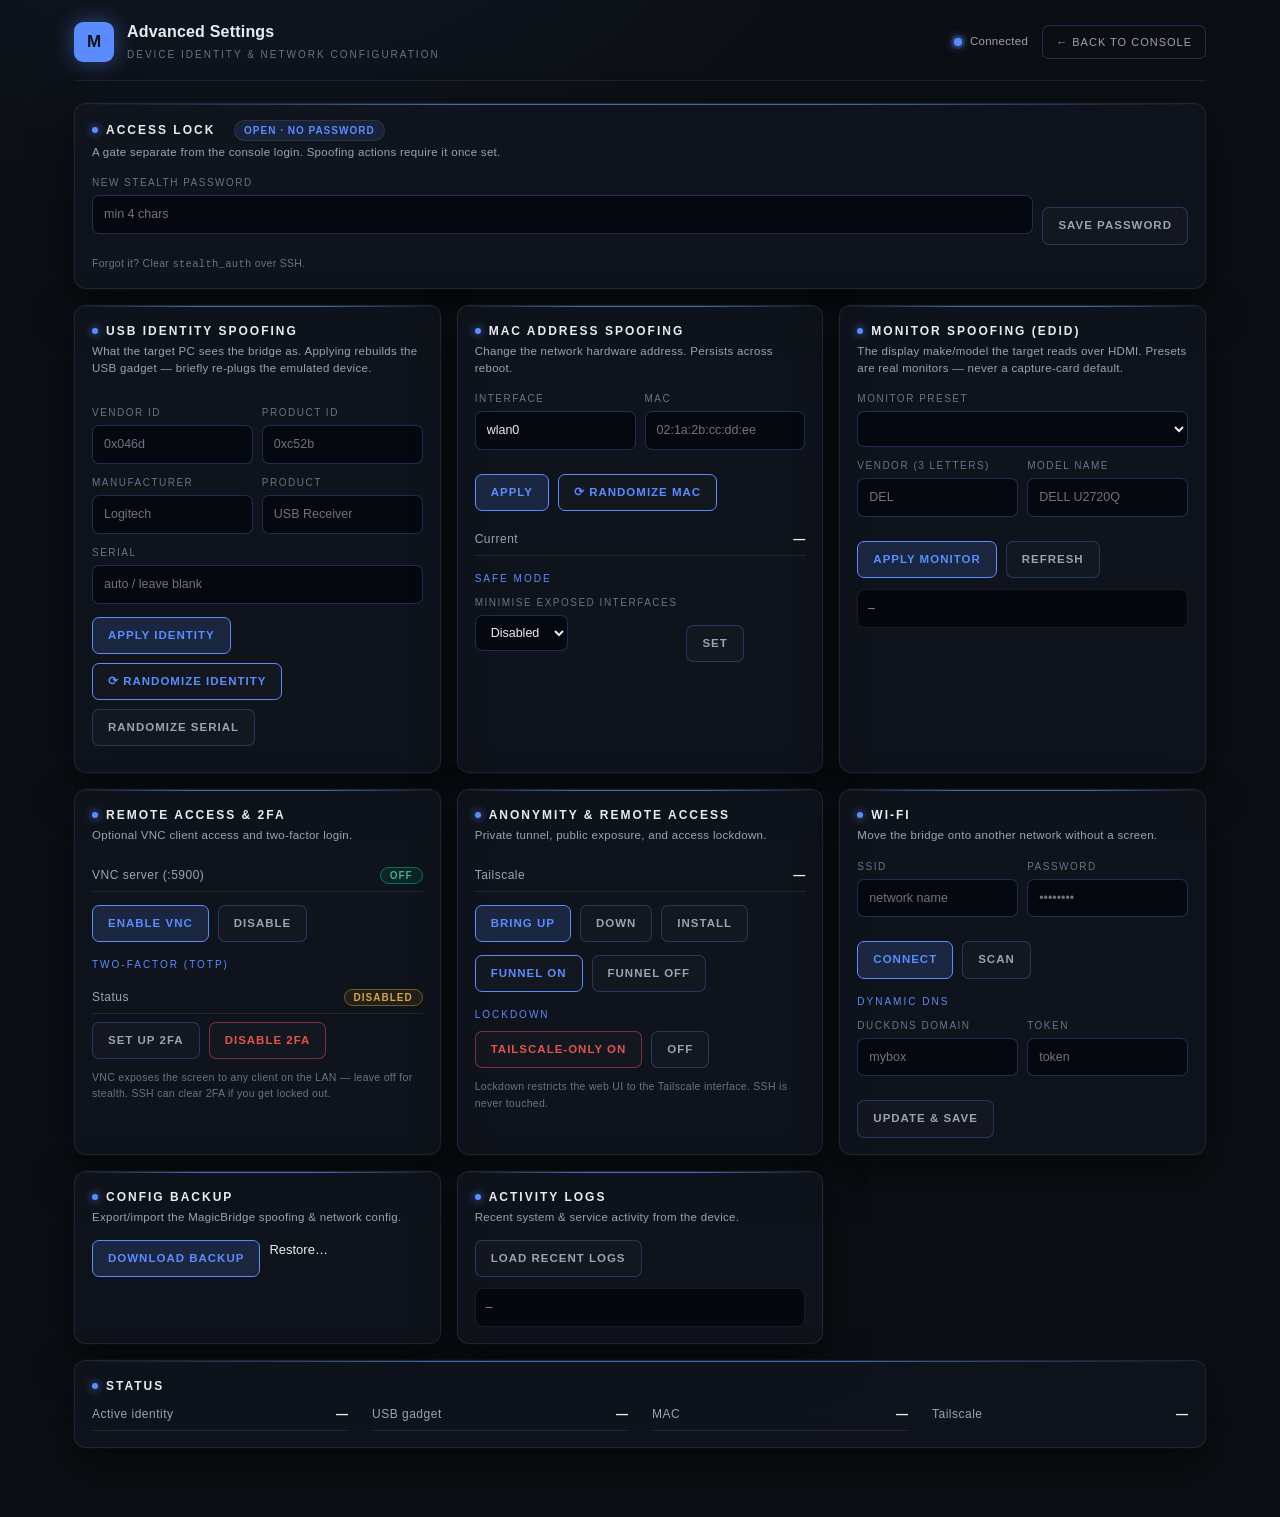
==== commit 7ae55977: "Phase 1 UI redesign: professional glass theme (blur/translucency) on cockpit + stealth page, drop ne" ====
--- a/web/stealth/index.html
+++ b/web/stealth/index.html
@@ -3,43 +3,40 @@
 <head>
 <meta charset="utf-8">
 <meta name="viewport" content="width=device-width, initial-scale=1">
-<title>MagicBridgeV2 · Stealth</title>
+<title>MagicBridgeV2 · Advanced</title>
 <style>
 :root{
-  --bg:#05070d; --sf:rgba(13,18,32,.72); --sf2:rgba(20,27,46,.6);
-  --br:rgba(0,229,255,.16); --br2:rgba(176,38,255,.22);
-  --t1:#e8f6ff; --t2:#8aa2c0; --t3:#516079;
-  --cy:#00e5ff; --cy-bg:rgba(0,229,255,.10); --vi:#b026ff; --vi-bg:rgba(176,38,255,.12);
-  --ok:#00e5a8; --wa:#ffb020; --er:#ff4d6d;
+  --bg:#0b0e13; --sf:rgba(19,23,31,.68); --sf2:rgba(24,29,38,.55);
+  --br:rgba(255,255,255,.08); --br2:rgba(91,140,255,.28);
+  --t1:#e6edf3; --t2:#9aa4b2; --t3:#6b7482;
+  --cy:#5b8cff; --cy-bg:rgba(91,140,255,.12); --vi:#5b8cff; --vi-bg:rgba(91,140,255,.12);
+  --ok:#3fb27f; --wa:#d9a441; --er:#e5534b;
 }
 *{box-sizing:border-box}
 html,body{margin:0;min-height:100%}
 body{background:var(--bg);color:var(--t1);
-  font-family:"SF Mono",ui-monospace,"Cascadia Code","Roboto Mono",Menlo,Consolas,monospace;
+  font-family:-apple-system,BlinkMacSystemFont,"Segoe UI",Inter,Roboto,Helvetica,Arial,sans-serif;
   font-size:13px;line-height:1.5;-webkit-font-smoothing:antialiased;
-  background-image:radial-gradient(1200px 600px at 15% -10%,rgba(0,229,255,.08),transparent 60%),
-    radial-gradient(1000px 500px at 100% 0,rgba(176,38,255,.10),transparent 55%),
-    linear-gradient(transparent 96%,rgba(0,229,255,.03) 100%);
-  background-size:auto,auto,100% 26px}
+  background-image:radial-gradient(1000px 520px at 20% -10%,rgba(91,140,255,.07),transparent 60%);
+  background-attachment:fixed}
 a{color:var(--cy);text-decoration:none}
 .wrap{max-width:1180px;margin:0 auto;padding:20px 24px 70px}
 .hdr{display:flex;align-items:center;justify-content:space-between;gap:16px;flex-wrap:wrap;
   padding-bottom:16px;margin-bottom:22px;border-bottom:1px solid var(--br)}
 .brand{display:flex;align-items:center;gap:13px}
 .logo{width:40px;height:40px;border-radius:9px;display:grid;place-items:center;font-weight:800;font-size:17px;color:#03121a;
-  background:linear-gradient(135deg,var(--cy),var(--vi));box-shadow:0 0 22px rgba(0,229,255,.45)}
-.brand h1{margin:0;font-size:15px;font-weight:700;letter-spacing:3px;text-transform:uppercase;
-  background:linear-gradient(90deg,var(--cy),var(--vi));-webkit-background-clip:text;background-clip:text;-webkit-text-fill-color:transparent}
+  background:linear-gradient(135deg,var(--cy),var(--vi));box-shadow:0 0 22px rgba(91,140,255,.45)}
+.brand h1{margin:0;font-size:16px;font-weight:700;letter-spacing:.2px;color:var(--t1)}
 .brand span{font-size:10px;color:var(--t3);letter-spacing:2px;text-transform:uppercase}
 .right{display:flex;align-items:center;gap:14px}
-.ping{display:inline-flex;align-items:center;gap:8px;font-size:11px;color:var(--cy);letter-spacing:1.5px;text-transform:uppercase}
-.ping i{width:8px;height:8px;border-radius:50%;background:var(--cy);box-shadow:0 0 0 3px rgba(0,229,255,.18),0 0 10px var(--cy);animation:pulse 2s infinite}
+.ping{display:inline-flex;align-items:center;gap:8px;font-size:11.5px;color:var(--t2);letter-spacing:.3px}
+.ping i{width:8px;height:8px;border-radius:50%;background:var(--cy);box-shadow:0 0 0 3px rgba(91,140,255,.18),0 0 10px var(--cy);animation:pulse 2s infinite}
 @keyframes pulse{50%{opacity:.35}}
 .back{font-size:11px;color:var(--t2);border:1px solid var(--br2);padding:8px 13px;border-radius:7px;letter-spacing:1px;text-transform:uppercase}
-.back:hover{border-color:var(--vi);color:var(--vi);box-shadow:0 0 14px rgba(176,38,255,.3)}
+.back:hover{border-color:var(--vi);color:var(--vi);box-shadow:0 0 14px rgba(91,140,255,.3)}
 .grid{display:grid;grid-template-columns:repeat(auto-fit,minmax(340px,1fr));gap:16px}
 .card{background:var(--sf);backdrop-filter:blur(16px) saturate(140%);border:1px solid var(--br);border-radius:12px;padding:16px 17px;
-  box-shadow:0 0 0 1px rgba(0,229,255,.04),0 18px 40px rgba(0,0,0,.5);position:relative;overflow:hidden}
+  box-shadow:0 0 0 1px rgba(91,140,255,.04),0 18px 40px rgba(0,0,0,.5);position:relative;overflow:hidden}
 .card::before{content:"";position:absolute;inset:0 0 auto 0;height:1px;background:linear-gradient(90deg,transparent,var(--cy),var(--vi),transparent);opacity:.7}
 .card.full{grid-column:1/-1}
 .card h2{margin:0 0 3px;font-size:12px;font-weight:700;letter-spacing:2px;text-transform:uppercase;color:var(--t1);display:flex;align-items:center;gap:8px}
@@ -47,8 +44,8 @@
 .card .sub{margin:0 0 14px;color:var(--t2);font-size:11.5px;letter-spacing:.3px}
 .presets{display:grid;grid-template-columns:1fr 1fr;gap:8px;margin-bottom:14px}
 .preset{border:1px solid var(--br2);border-radius:8px;padding:10px 11px;cursor:pointer;background:var(--sf2);transition:.13s}
-.preset:hover{border-color:var(--cy);box-shadow:0 0 14px rgba(0,229,255,.22)}
-.preset.sel{border-color:var(--cy);background:var(--cy-bg);box-shadow:0 0 14px rgba(0,229,255,.3)}
+.preset:hover{border-color:var(--cy);box-shadow:0 0 14px rgba(91,140,255,.22)}
+.preset.sel{border-color:var(--cy);background:var(--cy-bg);box-shadow:0 0 14px rgba(91,140,255,.3)}
 .preset b{display:block;font-size:12px;font-weight:600;margin-bottom:4px;color:var(--t1)}
 .preset .vf{font-size:10px;font-weight:600;letter-spacing:.5px;text-transform:uppercase}
 .vf.yes{color:var(--ok)} .vf.no{color:var(--wa)}
@@ -62,10 +59,10 @@
 button.btn{all:unset;box-sizing:border-box;cursor:pointer;display:inline-flex;align-items:center;justify-content:center;gap:7px;
   padding:9px 15px;border-radius:7px;font-size:11.5px;font-weight:700;letter-spacing:1px;text-transform:uppercase;
   border:1px solid var(--br2);background:var(--sf2);color:var(--t2);transition:.14s}
-button.btn:hover{border-color:var(--cy);color:var(--cy);box-shadow:0 0 14px rgba(0,229,255,.25)}
-button.btn.pri{background:linear-gradient(135deg,rgba(0,229,255,.16),rgba(176,38,255,.16));border-color:var(--cy);color:var(--cy)}
-button.btn.pri:hover{box-shadow:0 0 20px rgba(0,229,255,.4)}
-button.btn.vi{border-color:var(--vi);color:var(--vi)}button.btn.vi:hover{box-shadow:0 0 16px rgba(176,38,255,.4)}
+button.btn:hover{border-color:var(--cy);color:var(--cy);box-shadow:0 0 14px rgba(91,140,255,.25)}
+button.btn.pri{background:linear-gradient(135deg,rgba(91,140,255,.16),rgba(91,140,255,.16));border-color:var(--cy);color:var(--cy)}
+button.btn.pri:hover{box-shadow:0 0 20px rgba(91,140,255,.4)}
+button.btn.vi{border-color:var(--vi);color:var(--vi)}button.btn.vi:hover{box-shadow:0 0 16px rgba(91,140,255,.4)}
 button.btn.dn{border-color:rgba(255,77,109,.45);color:var(--er)}button.btn.dn:hover{box-shadow:0 0 14px rgba(255,77,109,.35)}
 .btns{display:flex;gap:9px;flex-wrap:wrap;margin-top:13px}
 .kv{display:flex;justify-content:space-between;gap:12px;padding:7px 0;border-bottom:1px solid var(--br);font-size:12px}
@@ -80,7 +77,7 @@
   padding:10px;font-size:11px;color:var(--t2);white-space:pre-wrap}
 #toast{position:fixed;right:20px;bottom:20px;display:flex;flex-direction:column;gap:9px;z-index:60}
 .t{background:rgba(13,18,32,.95);border:1px solid var(--br2);border-left:3px solid var(--cy);padding:11px 15px;border-radius:8px;
-  font-size:12px;box-shadow:0 0 20px rgba(0,229,255,.2);max-width:340px;letter-spacing:.3px}
+  font-size:12px;box-shadow:0 0 20px rgba(91,140,255,.2);max-width:340px;letter-spacing:.3px}
 .t.ok{border-left-color:var(--ok)}.t.bad{border-left-color:var(--er)}
 </style>
 </head>
@@ -89,21 +86,21 @@
   <div class="hdr">
     <div class="brand">
       <div class="logo">M</div>
-      <div><h1>Stealth Control</h1><span>MagicBridgeV2 · Anonymity &amp; spoofing suite</span></div>
+      <div><h1>Advanced Settings</h1><span>Device identity &amp; network configuration</span></div>
     </div>
     <div class="right">
-      <span class="ping"><i></i> System online</span>
-      <a class="back" href="/mb/ui/">&#8592; Console</a>
+      <span class="ping"><i></i> Connected</span>
+      <a class="back" href="/mb/ui/">&#8592; Back to console</a>
     </div>
   </div>
 
   <div class="grid">
     <!-- STEALTH LOCK -->
     <div class="card full" id="lockCard">
-      <h2><span class="dot"></span>Stealth lock &nbsp;<span class="tag" id="lockState">—</span></h2>
+      <h2><span class="dot"></span>Access lock &nbsp;<span class="tag" id="lockState">—</span></h2>
       <p class="sub">A gate separate from the console login. Spoofing actions require it once set.</p>
       <div class="row" id="unlockRow" style="display:none">
-        <label class="f"><span>Stealth password</span><input id="unlockPw" type="password" placeholder="enter to unlock" onkeydown="if(event.key==='Enter')doUnlock()"></label>
+        <label class="f"><span>Access password</span><input id="unlockPw" type="password" placeholder="enter to unlock" onkeydown="if(event.key==='Enter')doUnlock()"></label>
         <button class="btn pri" style="align-self:flex-end" onclick="doUnlock()">Unlock</button>
       </div>
       <div class="row">
@@ -156,14 +153,35 @@
       </div>
     </div>
 
-    <!-- MONITOR / EDID -->
-    <div class="card">
-      <h2><span class="dot"></span>Monitor identity (EDID)</h2>
-      <p class="sub">What monitor the target thinks is attached. Presets change the resolutions offered.</p>
-      <label class="f"><span>EDID preset</span><select id="edidPreset"></select></label>
-      <div class="btns"><button class="btn pri" onclick="edidApply()">Apply preset</button>
-        <button class="btn" onclick="loadEdid()">Refresh</button></div>
-      <pre id="edidCur">—</pre>
+    <!-- MONITOR SPOOFING -->
+    <div class="card">
+      <h2><span class="dot"></span>Monitor spoofing (EDID)</h2>
+      <p class="sub">The display make/model the target reads over HDMI. Presets are real monitors — never a capture-card default.</p>
+      <label class="f"><span>Monitor preset</span><select id="monPreset" onchange="monPick()"></select></label>
+      <div class="row">
+        <label class="f"><span>Vendor (3 letters)</span><input id="monMfc" placeholder="DEL" maxlength="3"></label>
+        <label class="f"><span>Model name</span><input id="monName" placeholder="DELL U2720Q"></label>
+      </div>
+      <div class="btns"><button class="btn pri" onclick="monApply()">Apply monitor</button>
+        <button class="btn" onclick="loadMonitor()">Refresh</button></div>
+      <pre id="monCur">—</pre>
+    </div>
+
+    <!-- REMOTE ACCESS & 2FA -->
+    <div class="card">
+      <h2><span class="dot"></span>Remote access &amp; 2FA</h2>
+      <p class="sub">Optional VNC client access and two-factor login.</p>
+      <div class="kv"><span class="k">VNC server (:5900)</span><span class="v" id="vncState">—</span></div>
+      <div class="btns"><button class="btn pri" onclick="vncSet(true)">Enable VNC</button><button class="btn" onclick="vncSet(false)">Disable</button></div>
+      <div class="sec">Two-factor (TOTP)</div>
+      <div class="kv"><span class="k">Status</span><span class="v" id="totpState">—</span></div>
+      <div id="totpSetup" style="display:none;margin-top:8px">
+        <div class="kv"><span class="k">Secret</span><span class="v" id="totpSecret" style="font-size:11px;word-break:break-all">—</span></div>
+        <label class="f" style="margin-top:8px"><span>6-digit code from your app</span><input id="totpCode" placeholder="123456" inputmode="numeric"></label>
+        <div class="btns"><button class="btn pri" onclick="totpEnable()">Verify &amp; enable</button></div>
+      </div>
+      <div class="btns" style="margin-top:8px"><button class="btn" onclick="totpGenerate()">Set up 2FA</button><button class="btn dn" onclick="totpDisable()">Disable 2FA</button></div>
+      <div class="hint">VNC exposes the screen to any client on the LAN — leave off for stealth. SSH can clear 2FA if you get locked out.</div>
     </div>
 
     <!-- ANONYMITY / NETWORK -->
@@ -230,7 +248,7 @@
 
     <!-- STATUS -->
     <div class="card full">
-      <h2><span class="dot"></span>Stealth status</h2>
+      <h2><span class="dot"></span>Status</h2>
       <div class="row" style="gap:24px">
         <div class="kv" style="flex:1;min-width:150px"><span class="k">Active identity</span><span class="v" id="stIdent">—</span></div>
         <div class="kv" style="flex:1;min-width:120px"><span class="k">USB gadget</span><span class="v" id="stOtg">—</span></div>
@@ -257,10 +275,10 @@
   const el=$("#lockState");el.textContent=PW_SET?(STEALTH_PW?"unlocked":"locked"):"open · no password";
   el.className="tag "+(PW_SET?(STEALTH_PW?"ok":"no"):"cy");}
 async function doUnlock(){const pw=$("#unlockPw").value;const r=await jpost(MB+"/stealth/unlock",{password:pw});
-  if(r&&r.ok){STEALTH_PW=pw;$("#unlockPw").value="";toast("Unlocked","ok");checkLock();}else toast("Wrong stealth password","bad");}
+  if(r&&r.ok){STEALTH_PW=pw;$("#unlockPw").value="";toast("Unlocked","ok");checkLock();}else toast("Wrong password","bad");}
 async function setStealthPw(){const nw=$("#pwNew").value;if(nw.length<4)return toast("Password too short (min 4)","bad");
   const r=await jpost(MB+"/stealth/password",{password:nw,current:STEALTH_PW});
-  toast(r&&r.ok?"Stealth password saved":("Failed: "+((r&&r.error)||"error")),r&&r.ok?"ok":"bad");
+  toast(r&&r.ok?"Password saved":("Failed: "+((r&&r.error)||"error")),r&&r.ok?"ok":"bad");
   if(r&&r.ok){STEALTH_PW=nw;$("#pwNew").value="";checkLock();}}
 function pwGuard(r){if(r&&r.locked){toast("Locked — enter the stealth password first","bad");checkLock();return true;}return false;}
 
@@ -291,12 +309,26 @@
 async function macApply(random){const r=await jpost(MB+"/net/mac",{iface:$("#macIf").value,mac:$("#macVal").value,random});
   toast(r.ok?("MAC → "+r.mac):("MAC failed: "+(r.detail||r.error||"")),r.ok?"ok":"bad");if(r.mac){$("#macCur").textContent=r.mac;$("#stMac").textContent=r.mac;}}
 
-/* ---- EDID ---- */
-async function loadEdid(){const r=await jget(MB+"/net/edid");if(!r)return;const sel=$("#edidPreset");
-  if(r.presets&&r.presets.length&&sel.options.length<=0){sel.innerHTML=r.presets.map(p=>`<option value="${p}">${p}</option>`).join("");if(r.presets.includes("v4mini"))sel.value="v4mini";}
-  $("#edidCur").textContent=r.current||"—";}
-async function edidApply(){const p=$("#edidPreset").value;if(!p)return;if(!confirm("Apply EDID preset '"+p+"'? Captured video will blink."))return;
-  toast("Applying EDID…");const r=await jpost(MB+"/net/edid",{preset:p});toast(r&&r.ok?"EDID applied":"EDID failed",r&&r.ok?"ok":"bad");setTimeout(loadEdid,1600);}
+/* ---- monitor spoofing (realistic EDID) ---- */
+let MONS={};
+async function loadMonitor(){const r=await jget(MB+"/net/monitor");if(!r)return;MONS=r.monitors||{};const sel=$("#monPreset");
+  if(Object.keys(MONS).length&&sel.options.length<=0){sel.innerHTML='<option value="">— custom —</option>'+Object.entries(MONS).map(([k,v])=>`<option value="${k}">${v.label}</option>`).join("");}
+  $("#monCur").textContent=r.current||"—";}
+function monPick(){const k=$("#monPreset").value,v=MONS[k];if(v){$("#monMfc").value=v.mfc;$("#monName").value=v.name;}}
+async function monApply(){const preset=$("#monPreset").value;if(!confirm("Spoof this monitor? The captured video will blink for a moment."))return;
+  toast("Applying monitor identity…");
+  const r=await jpost(MB+"/net/monitor",{preset,mfc:$("#monMfc").value,name:$("#monName").value});
+  toast(r&&r.ok?("Monitor → "+((r.applied&&r.applied.name)||"applied")):"Monitor spoof failed",r&&r.ok?"ok":"bad");setTimeout(loadMonitor,1800);}
+/* ---- VNC + 2FA (moved here so editing lives only on the stealth page) ---- */
+async function loadVnc(){const r=await jget(MB+"/net/vnc");$("#vncState").innerHTML=(r&&r.active)?'<span class="tag no">exposed</span>':'<span class="tag ok">off</span>';}
+async function vncSet(on){const r=await jpost(MB+"/net/vnc",{on});toast(r&&r.ok?("VNC "+(on?"enabled":"disabled")):"VNC failed",r&&r.ok?"ok":"bad");setTimeout(loadVnc,900);}
+async function loadTotp(){const r=await jget(MB+"/net/totp");$("#totpState").innerHTML=(r&&r.enabled)?'<span class="tag ok">enabled</span>':'<span class="tag no">disabled</span>';}
+async function totpGenerate(){const r=await jpost(MB+"/net/totp/generate");if(!r||!r.ok)return toast("Failed","bad");
+  $("#totpSecret").textContent=r.secret;$("#totpSetup").style.display="";$("#totpSetup").dataset.secret=r.secret;toast("Add the secret to your authenticator, then enter the code");}
+async function totpEnable(){const sec=$("#totpSetup").dataset.secret,code=$("#totpCode").value.trim();
+  const r=await jpost(MB+"/net/totp/enable",{secret:sec,code});toast(r&&r.ok?"2FA enabled":"2FA: "+((r&&r.error)||"failed"),r&&r.ok?"ok":"bad");
+  if(r&&r.ok){$("#totpSetup").style.display="none";$("#totpCode").value="";loadTotp();}}
+async function totpDisable(){if(!confirm("Disable 2FA?"))return;const r=await jpost(MB+"/net/totp/disable");toast(r&&r.ok?"2FA disabled":"failed",r&&r.ok?"ok":"bad");loadTotp();}
 
 /* ---- network / anonymity ---- */
 async function ts(a){const r=await jpost(MB+"/net/tailscale",{action:a});toast("Tailscale "+a,(r&&r.ok)?"ok":"");loadStatus();}
@@ -328,7 +360,7 @@
   const n=await jget(MB+"/net/status");if(n){const up=n.tailscale&&n.tailscale.up;$("#tsState").textContent=up?"up":"down";$("#stTs").textContent=up?"up":"down";
     if(n.mac&&n.mac.mac){$("#macCur").textContent=n.mac.mac;$("#stMac").textContent=n.mac.mac;}
     const d=n.duckdns||{};if(d.domain)$("#ddDomain").value=d.domain;}}
-loadIdentity();loadEdid();loadStatus();checkLock();
+loadIdentity();loadMonitor();loadVnc();loadTotp();loadStatus();checkLock();
 </script>
 </body>
 </html>
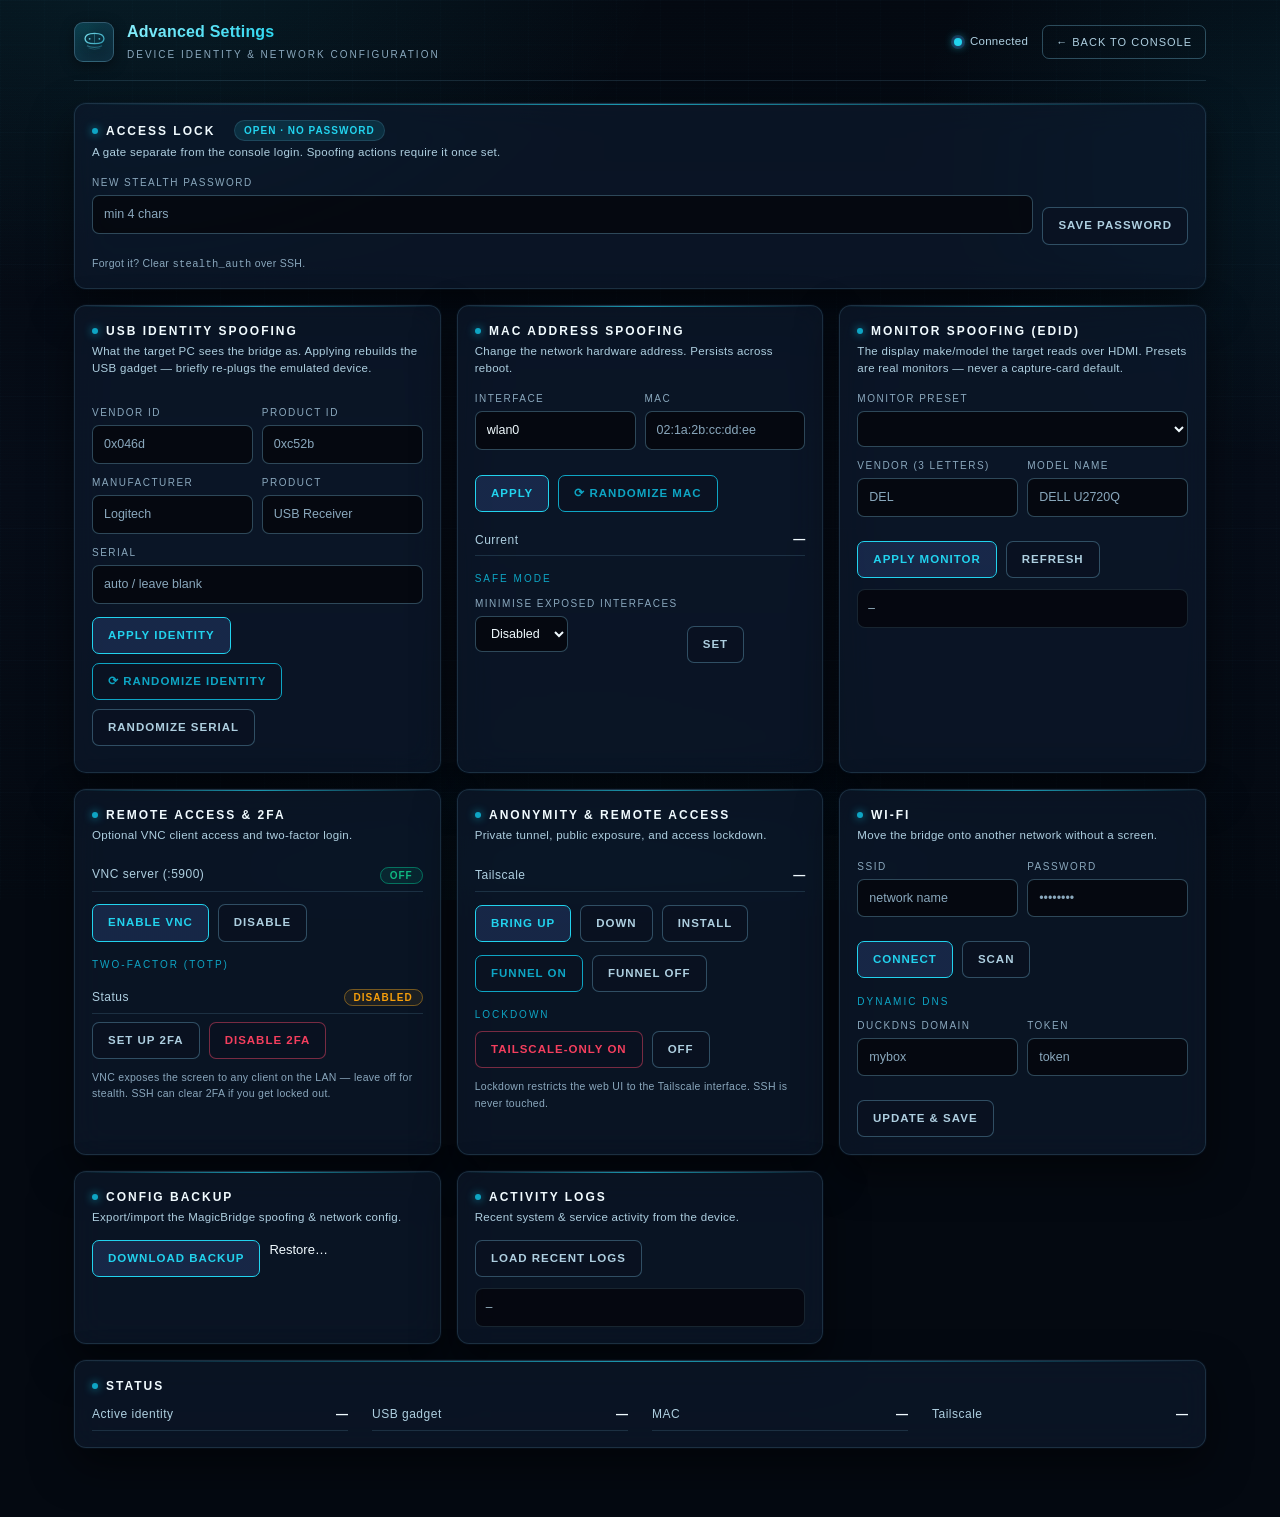
==== commit a577926e: "ui(stealth): match cockpit cyan-HUD theme + robot logo Recolors the stealth panel's palette to the c" ====
--- a/web/stealth/index.html
+++ b/web/stealth/index.html
@@ -3,14 +3,15 @@
 <head>
 <meta charset="utf-8">
 <meta name="viewport" content="width=device-width, initial-scale=1">
-<title>MagicBridgeV2 · Advanced</title>
+<title>MagicBridge · Advanced</title>
 <style>
 :root{
-  --bg:#0b0e13; --sf:rgba(19,23,31,.68); --sf2:rgba(24,29,38,.55);
-  --br:rgba(255,255,255,.08); --br2:rgba(91,140,255,.28);
-  --t1:#e6edf3; --t2:#9aa4b2; --t3:#6b7482;
-  --cy:#5b8cff; --cy-bg:rgba(91,140,255,.12); --vi:#5b8cff; --vi-bg:rgba(91,140,255,.12);
-  --ok:#3fb27f; --wa:#d9a441; --er:#e5534b;
+  --bg:#040911; --sf:rgba(15,26,44,.66); --sf2:rgba(10,18,32,.6);
+  --br:rgba(140,220,255,.14); --br2:rgba(140,220,255,.30);
+  --t1:#f1fbff; --t2:#aecfe0; --t3:#8aa8bd;
+  --cy:#22d3ee; --cy-bg:rgba(34,211,238,.13); --vi:#0ea5c4; --vi-bg:rgba(34,211,238,.12);
+  --brand:linear-gradient(135deg,#8beefc 0%,#22d3ee 55%,#0b7a94 100%);
+  --ok:#10b981; --wa:#f59e0b; --er:#f43f5e;
 }
 *{box-sizing:border-box}
 html,body{margin:0;min-height:100%}
@@ -79,13 +80,47 @@
 .t{background:rgba(13,18,32,.95);border:1px solid var(--br2);border-left:3px solid var(--cy);padding:11px 15px;border-radius:8px;
   font-size:12px;box-shadow:0 0 20px rgba(91,140,255,.2);max-width:340px;letter-spacing:.3px}
 .t.ok{border-left-color:var(--ok)}.t.bad{border-left-color:var(--er)}
+
+/* cyan-HUD backdrop + brand polish — matches the cockpit */
+body{position:relative;overflow-x:hidden}
+body::before{content:'';position:fixed;inset:0;z-index:-2;pointer-events:none;
+  background:
+    radial-gradient(ellipse 900px 620px at 10% -8%,rgba(34,211,238,.10),transparent 60%),
+    radial-gradient(ellipse 780px 560px at 108% 15%,rgba(14,165,196,.11),transparent 60%),
+    radial-gradient(ellipse 820px 660px at 46% 120%,rgba(11,122,148,.09),transparent 62%),
+    linear-gradient(180deg,#040911 0%,#060c17 55%,#040911 100%);}
+body::after{content:'';position:fixed;inset:0;z-index:-1;pointer-events:none;opacity:.45;
+  background-image:
+    repeating-linear-gradient(180deg,rgba(120,220,255,.022) 0,rgba(120,220,255,.022) 1px,transparent 1px,transparent 3px),
+    linear-gradient(rgba(120,220,255,.03) 1px,transparent 1px),
+    linear-gradient(90deg,rgba(120,220,255,.03) 1px,transparent 1px);
+  background-size:auto,44px 44px,44px 44px;}
+.wrap{position:relative;z-index:1}
+.logo{background:radial-gradient(120% 120% at 30% 20%,rgba(34,211,238,.16),rgba(13,23,40,.9));
+  border:1px solid var(--br2);box-shadow:inset 0 0 18px rgba(34,211,238,.15),0 4px 14px rgba(0,0,0,.4);overflow:visible}
+.logo svg{width:27px;height:27px;display:block}
+.brand h1{background:var(--brand);-webkit-background-clip:text;background-clip:text;-webkit-text-fill-color:transparent}
+.card{transition:transform .2s cubic-bezier(.2,.7,.3,1),border-color .2s,box-shadow .2s}
+.card:hover{transform:translateY(-2px);box-shadow:0 0 0 1px rgba(34,211,238,.08),0 22px 46px rgba(0,0,0,.55)}
+button.btn{transition:.16s,transform .1s}button.btn:active{transform:translateY(1px)}
+.card::before{background:linear-gradient(90deg,transparent,var(--cy),transparent)}
 </style>
 </head>
 <body>
 <div class="wrap">
   <div class="hdr">
     <div class="brand">
-      <div class="logo">M</div>
+      <div class="logo">
+        <svg viewBox="0 0 100 100" xmlns="http://www.w3.org/2000/svg" role="img" aria-label="MagicBridge">
+          <defs><linearGradient id="mbg1" x1="0" y1="0" x2="100" y2="100" gradientUnits="userSpaceOnUse">
+            <stop offset="0%" stop-color="#8beefc"/><stop offset="100%" stop-color="#0b7a94"/></linearGradient></defs>
+          <path d="M15 40 C15 25 30 20 50 20 C70 20 85 25 85 40 C85 55 72 58 50 58 C28 58 15 55 15 40 Z" fill="none" stroke="url(#mbg1)" stroke-width="5"/>
+          <path d="M50 20 L50 58" stroke="url(#mbg1)" stroke-width="3.4" opacity=".4"/>
+          <circle cx="32" cy="40" r="3.4" fill="url(#mbg1)"/><circle cx="68" cy="40" r="3.4" fill="url(#mbg1)"/>
+          <path d="M22 66 Q50 78 78 66" stroke="url(#mbg1)" stroke-width="4.2" fill="none" opacity=".5"/>
+          <path d="M28 74 Q50 84 72 74" stroke="url(#mbg1)" stroke-width="3.4" fill="none" opacity=".3"/>
+        </svg>
+      </div>
       <div><h1>Advanced Settings</h1><span>Device identity &amp; network configuration</span></div>
     </div>
     <div class="right">
@@ -189,6 +224,10 @@
       <h2><span class="dot"></span>Anonymity &amp; remote access</h2>
       <p class="sub">Private tunnel, public exposure, and access lockdown.</p>
       <div class="kv"><span class="k">Tailscale</span><span class="v" id="tsState">—</span></div>
+      <div id="tsLoginBox" style="display:none;margin:10px 0;padding:10px 12px;border:1px solid var(--br2);border-radius:8px;background:var(--sf2)">
+        <div style="font-size:11.5px;color:var(--t2);margin-bottom:6px">This device hasn't been authenticated to your tailnet yet. Open this link to sign in:</div>
+        <a id="tsLoginLink" href="#" target="_blank" style="word-break:break-all;font-size:12px"></a>
+      </div>
       <div class="btns">
         <button class="btn pri" onclick="ts('up')">Bring up</button>
         <button class="btn" onclick="ts('down')">Down</button>
@@ -331,8 +370,16 @@
 async function totpDisable(){if(!confirm("Disable 2FA?"))return;const r=await jpost(MB+"/net/totp/disable");toast(r&&r.ok?"2FA disabled":"failed",r&&r.ok?"ok":"bad");loadTotp();}
 
 /* ---- network / anonymity ---- */
-async function ts(a){const r=await jpost(MB+"/net/tailscale",{action:a});toast("Tailscale "+a,(r&&r.ok)?"ok":"");loadStatus();}
-async function tsInstall(){toast("Installing Tailscale…");const r=await jpost(MB+"/net/tailscale/install");toast(r&&r.ok?(r.already?"Already installed":"Installed"):"Install failed",r&&r.ok?"ok":"bad");}
+async function ts(a){
+  if(a==="up")toast("Bringing Tailscale up…");
+  const r=await jpost(MB+"/net/tailscale",{action:a});
+  if(r&&r.login_url){$("#tsLoginBox").style.display="";$("#tsLoginLink").href=r.login_url;$("#tsLoginLink").textContent=r.login_url;
+    toast("Sign-in required — open the link below","");}
+  else{$("#tsLoginBox").style.display="none";toast("Tailscale "+a,(r&&r.ok)?"ok":"bad");}
+  loadStatus();}
+async function tsInstall(){toast("Installing Tailscale — this can take a minute…");const r=await jpost(MB+"/net/tailscale/install");
+  toast(r&&r.ok?(r.already?"Already installed":"Installed — click Bring up to connect"):("Install failed: "+((r&&r.detail)||"").slice(-200)),r&&r.ok?"ok":"bad");
+  loadStatus();}
 async function funnel(on){toast("Configuring Funnel…");const r=await jpost(MB+"/net/tailscale/funnel",{on});toast(r&&r.ok?("Funnel "+(on?"on":"off")):"Funnel: "+((r&&(r.error||r.detail))||"failed"),r&&r.ok?"ok":"bad");}
 async function lockdown(on){const r=await jpost(MB+"/net/lockdown",{on});toast("Lockdown "+(on?"on":"off"),(r&&r.ok)?"ok":"");}
 async function duckdns(){const r=await jpost(MB+"/net/duckdns",{domain:$("#ddDomain").value,token:$("#ddToken").value});toast(r.ok?"DuckDNS updated":"DuckDNS: "+(r.error||"error"),r.ok?"ok":"bad");}
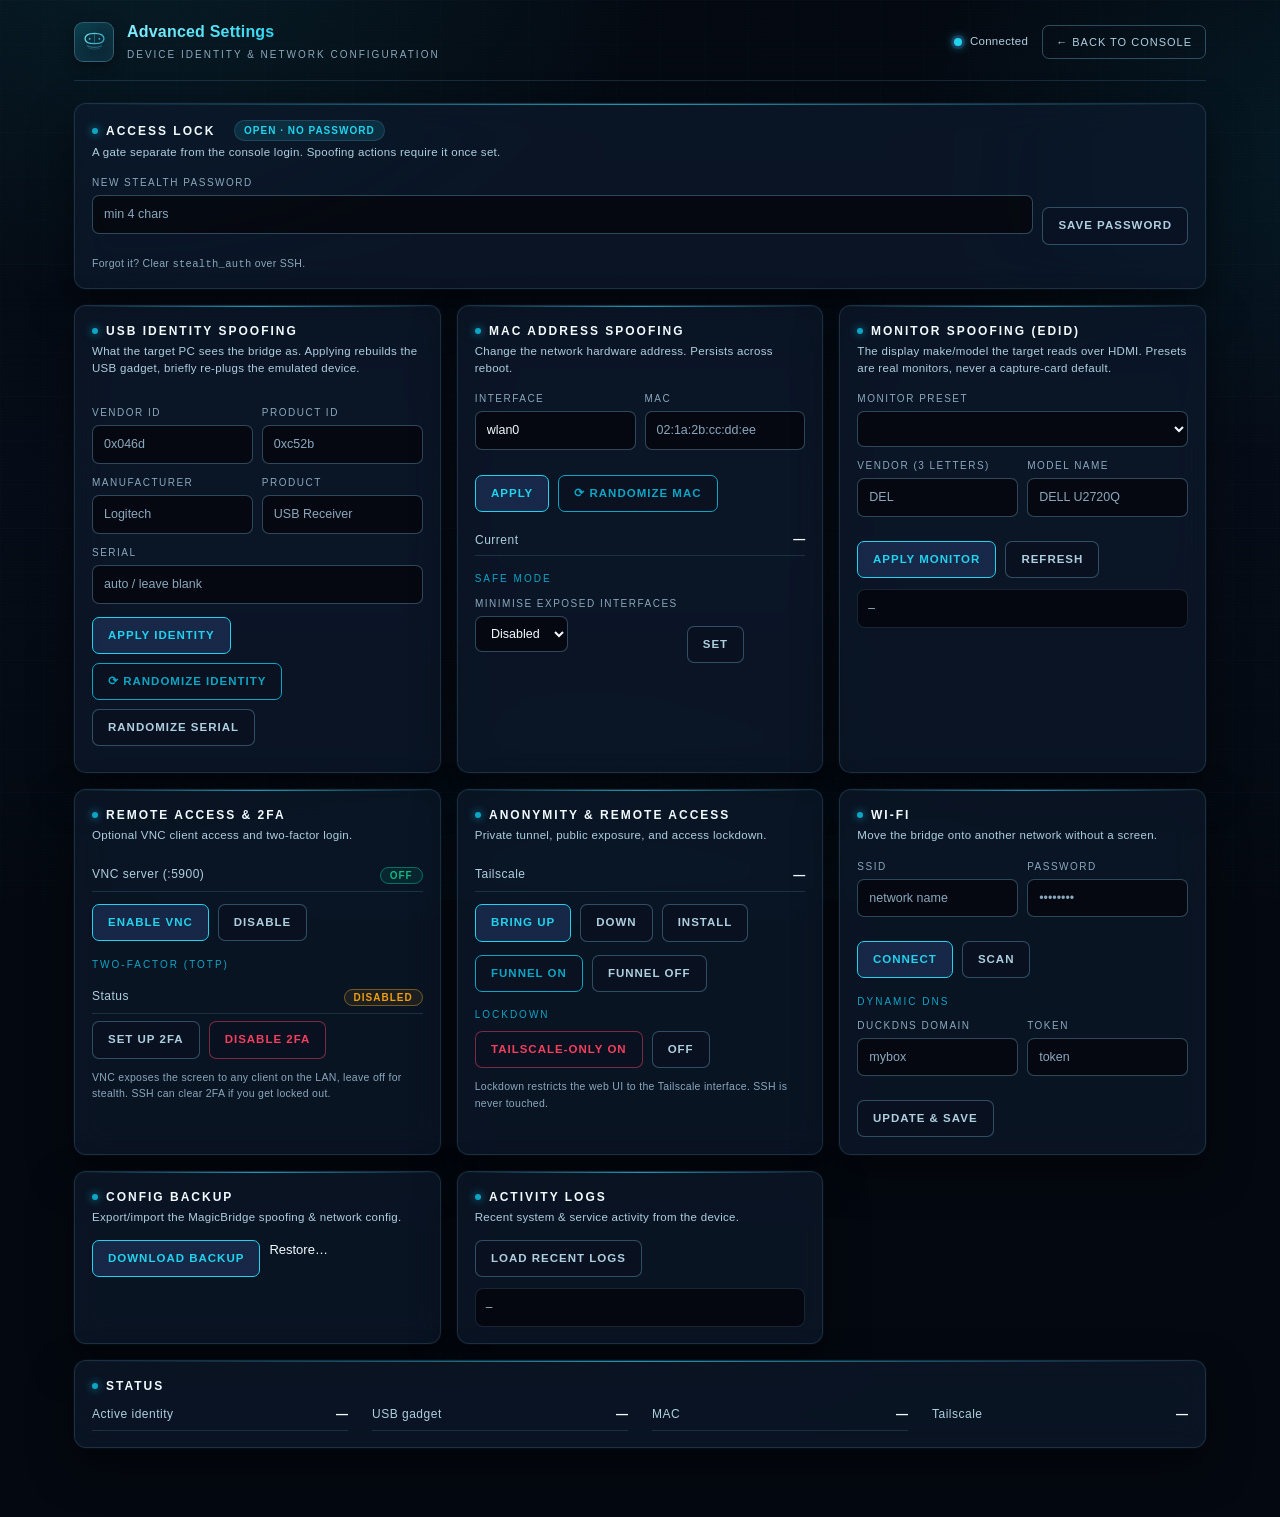
==== commit 6682c556: "ui(copy): remove prose em dashes across web pages (handoff #17) Replaces the spaced prose em dashes " ====
--- a/web/stealth/index.html
+++ b/web/stealth/index.html
@@ -4,6 +4,7 @@
 <meta charset="utf-8">
 <meta name="viewport" content="width=device-width, initial-scale=1">
 <title>MagicBridge · Advanced</title>
+<link rel="icon" type="image/svg+xml" href="[data-uri]">
 <style>
 :root{
   --bg:#040911; --sf:rgba(15,26,44,.66); --sf2:rgba(10,18,32,.6);
@@ -81,7 +82,7 @@
   font-size:12px;box-shadow:0 0 20px rgba(91,140,255,.2);max-width:340px;letter-spacing:.3px}
 .t.ok{border-left-color:var(--ok)}.t.bad{border-left-color:var(--er)}
 
-/* cyan-HUD backdrop + brand polish — matches the cockpit */
+/* cyan-HUD backdrop + brand polish, matches the cockpit */
 body{position:relative;overflow-x:hidden}
 body::before{content:'';position:fixed;inset:0;z-index:-2;pointer-events:none;
   background:
@@ -148,7 +149,7 @@
     <!-- USB IDENTITY -->
     <div class="card">
       <h2><span class="dot"></span>USB identity spoofing</h2>
-      <p class="sub">What the target PC sees the bridge as. Applying rebuilds the USB gadget — briefly re-plugs the emulated device.</p>
+      <p class="sub">What the target PC sees the bridge as. Applying rebuilds the USB gadget, briefly re-plugs the emulated device.</p>
       <div class="presets" id="presets"></div>
       <div class="row">
         <label class="f"><span>Vendor ID</span><input id="vid" placeholder="0x046d"></label>
@@ -191,7 +192,7 @@
     <!-- MONITOR SPOOFING -->
     <div class="card">
       <h2><span class="dot"></span>Monitor spoofing (EDID)</h2>
-      <p class="sub">The display make/model the target reads over HDMI. Presets are real monitors — never a capture-card default.</p>
+      <p class="sub">The display make/model the target reads over HDMI. Presets are real monitors, never a capture-card default.</p>
       <label class="f"><span>Monitor preset</span><select id="monPreset" onchange="monPick()"></select></label>
       <div class="row">
         <label class="f"><span>Vendor (3 letters)</span><input id="monMfc" placeholder="DEL" maxlength="3"></label>
@@ -216,7 +217,7 @@
         <div class="btns"><button class="btn pri" onclick="totpEnable()">Verify &amp; enable</button></div>
       </div>
       <div class="btns" style="margin-top:8px"><button class="btn" onclick="totpGenerate()">Set up 2FA</button><button class="btn dn" onclick="totpDisable()">Disable 2FA</button></div>
-      <div class="hint">VNC exposes the screen to any client on the LAN — leave off for stealth. SSH can clear 2FA if you get locked out.</div>
+      <div class="hint">VNC exposes the screen to any client on the LAN, leave off for stealth. SSH can clear 2FA if you get locked out.</div>
     </div>
 
     <!-- ANONYMITY / NETWORK -->
@@ -319,7 +320,7 @@
   const r=await jpost(MB+"/stealth/password",{password:nw,current:STEALTH_PW});
   toast(r&&r.ok?"Password saved":("Failed: "+((r&&r.error)||"error")),r&&r.ok?"ok":"bad");
   if(r&&r.ok){STEALTH_PW=nw;$("#pwNew").value="";checkLock();}}
-function pwGuard(r){if(r&&r.locked){toast("Locked — enter the stealth password first","bad");checkLock();return true;}return false;}
+function pwGuard(r){if(r&&r.locked){toast("Locked, enter the stealth password first","bad");checkLock();return true;}return false;}
 
 /* ---- USB identity ---- */
 async function loadIdentity(){const r=await jget(MB+"/stealth/identity");if(!r)return;
@@ -335,7 +336,7 @@
 function selectPreset(k){document.querySelectorAll(".preset").forEach(x=>x.classList.toggle("sel",x.dataset.k===k));
   const v=PRESETS[k];if(!v)return;$("#verifyNote").textContent=v.verified?"":"⚠ Researched preset, not hardware-verified against a real descriptor.";}
 function selectedPreset(){const el=document.querySelector(".preset.sel");return el?el.dataset.k:null;}
-async function applyIdentity(){toast("Applying identity — rebuilding gadget…");
+async function applyIdentity(){toast("Applying identity, rebuilding gadget…");
   const r=await jpost(MB+"/stealth/identity",{preset:selectedPreset(),serial:$("#serial").value||null,vendor_id:$("#vid").value,product_id:$("#pid").value,manufacturer:$("#mfr").value,product:$("#prod").value,password:STEALTH_PW});
   if(pwGuard(r))return;toast(r.ok?"Identity applied":("Apply failed: "+(r.error||r.detail||"error")),r.ok?"ok":"bad");loadIdentity();loadStatus();}
 async function randomizeIdentity(){toast("Spoofing a random identity…");
@@ -374,11 +375,11 @@
   if(a==="up")toast("Bringing Tailscale up…");
   const r=await jpost(MB+"/net/tailscale",{action:a});
   if(r&&r.login_url){$("#tsLoginBox").style.display="";$("#tsLoginLink").href=r.login_url;$("#tsLoginLink").textContent=r.login_url;
-    toast("Sign-in required — open the link below","");}
+    toast("Sign-in required, open the link below","");}
   else{$("#tsLoginBox").style.display="none";toast("Tailscale "+a,(r&&r.ok)?"ok":"bad");}
   loadStatus();}
-async function tsInstall(){toast("Installing Tailscale — this can take a minute…");const r=await jpost(MB+"/net/tailscale/install");
-  toast(r&&r.ok?(r.already?"Already installed":"Installed — click Bring up to connect"):("Install failed: "+((r&&r.detail)||"").slice(-200)),r&&r.ok?"ok":"bad");
+async function tsInstall(){toast("Installing Tailscale, this can take a minute…");const r=await jpost(MB+"/net/tailscale/install");
+  toast(r&&r.ok?(r.already?"Already installed":"Installed, click Bring up to connect"):("Install failed: "+((r&&r.detail)||"").slice(-200)),r&&r.ok?"ok":"bad");
   loadStatus();}
 async function funnel(on){toast("Configuring Funnel…");const r=await jpost(MB+"/net/tailscale/funnel",{on});toast(r&&r.ok?("Funnel "+(on?"on":"off")):"Funnel: "+((r&&(r.error||r.detail))||"failed"),r&&r.ok?"ok":"bad");}
 async function lockdown(on){const r=await jpost(MB+"/net/lockdown",{on});toast("Lockdown "+(on?"on":"off"),(r&&r.ok)?"ok":"");}
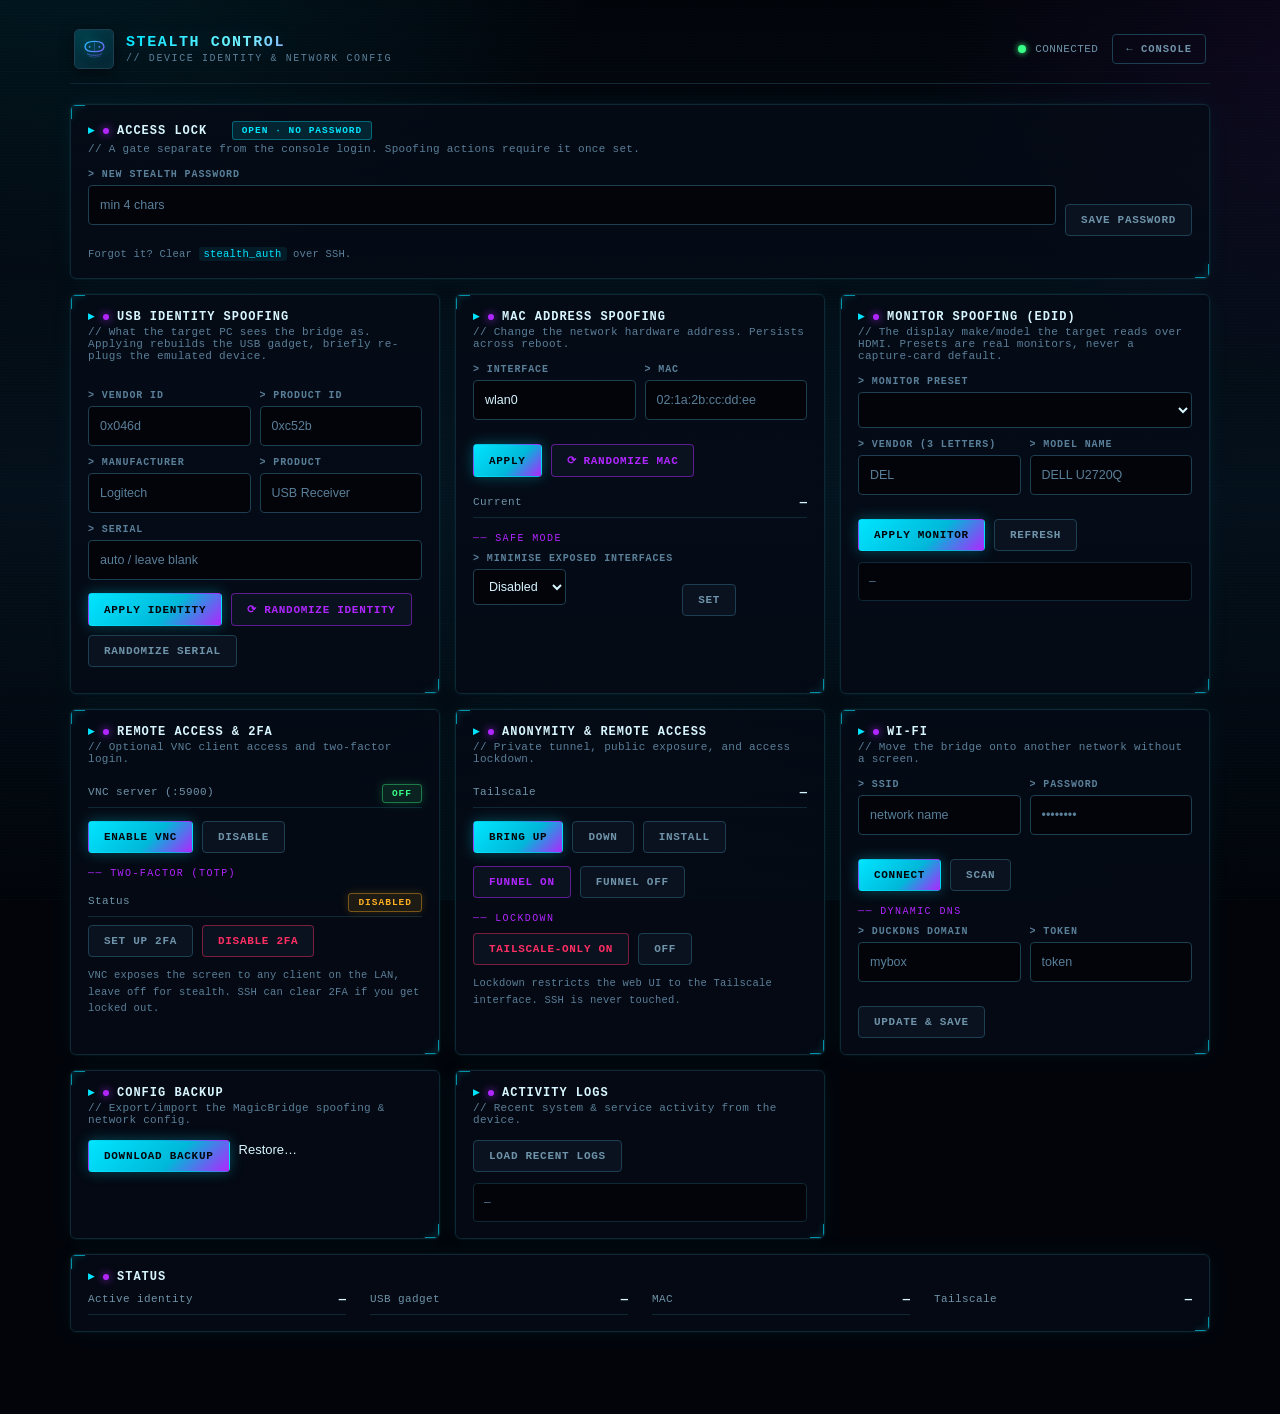
==== commit cd447501: "feat(stealth,auth): DIY terminal look for stealth page + login passwords - Restyle the stealth panel" ====
--- a/web/stealth/index.html
+++ b/web/stealth/index.html
@@ -3,118 +3,227 @@
 <head>
 <meta charset="utf-8">
 <meta name="viewport" content="width=device-width, initial-scale=1">
-<title>MagicBridge · Advanced</title>
+<title>MagicBridge Stealth</title>
 <link rel="icon" type="image/svg+xml" href="[data-uri]">
 <style>
+/* ============================================================
+   MagicBridge Stealth — terminal/HUD aesthetic ported from the
+   MagicBridge DIY stealth dashboard (dual cyan+magenta, monospace,
+   corner-bracket cards, scanline backdrop, breathing glow).
+   Drives the PiKVM stealth backend (/mb/stealth/*, /mb/net/*).
+   ============================================================ */
 :root{
-  --bg:#040911; --sf:rgba(15,26,44,.66); --sf2:rgba(10,18,32,.6);
-  --br:rgba(140,220,255,.14); --br2:rgba(140,220,255,.30);
-  --t1:#f1fbff; --t2:#aecfe0; --t3:#8aa8bd;
-  --cy:#22d3ee; --cy-bg:rgba(34,211,238,.13); --vi:#0ea5c4; --vi-bg:rgba(34,211,238,.12);
-  --brand:linear-gradient(135deg,#8beefc 0%,#22d3ee 55%,#0b7a94 100%);
-  --ok:#10b981; --wa:#f59e0b; --er:#f43f5e;
+  --bg:#02040a; --sf:#060c16; --sf2:#0a1220;
+  --br:#0f2836; --br2:#1c3f52;
+  --t1:#d8f6ff; --t2:#6f93a8; --t3:#5a7f99;
+  --cy:#00e5ff; --cy-bg:rgba(0,229,255,.12);
+  --vi:#b026ff; --vi-bg:rgba(176,38,255,.12);
+  --ok:#39ff88; --ok-bg:rgba(57,255,136,.1);
+  --wa:#ffb020; --wa-bg:rgba(255,176,32,.1);
+  --er:#ff2e63; --er-bg:rgba(255,46,99,.1);
+  --mono:ui-monospace,"SF Mono","Cascadia Code","Roboto Mono",Menlo,Consolas,monospace;
+  --brand:linear-gradient(135deg,#00e5ff 0%,#7cf2ff 45%,#b026ff 100%);
 }
 *{box-sizing:border-box}
 html,body{margin:0;min-height:100%}
-body{background:var(--bg);color:var(--t1);
-  font-family:-apple-system,BlinkMacSystemFont,"Segoe UI",Inter,Roboto,Helvetica,Arial,sans-serif;
-  font-size:13px;line-height:1.5;-webkit-font-smoothing:antialiased;
-  background-image:radial-gradient(1000px 520px at 20% -10%,rgba(91,140,255,.07),transparent 60%);
-  background-attachment:fixed}
-a{color:var(--cy);text-decoration:none}
-.wrap{max-width:1180px;margin:0 auto;padding:20px 24px 70px}
-.hdr{display:flex;align-items:center;justify-content:space-between;gap:16px;flex-wrap:wrap;
-  padding-bottom:16px;margin-bottom:22px;border-bottom:1px solid var(--br)}
-.brand{display:flex;align-items:center;gap:13px}
-.logo{width:40px;height:40px;border-radius:9px;display:grid;place-items:center;font-weight:800;font-size:17px;color:#03121a;
-  background:linear-gradient(135deg,var(--cy),var(--vi));box-shadow:0 0 22px rgba(91,140,255,.45)}
-.brand h1{margin:0;font-size:16px;font-weight:700;letter-spacing:.2px;color:var(--t1)}
-.brand span{font-size:10px;color:var(--t3);letter-spacing:2px;text-transform:uppercase}
-.right{display:flex;align-items:center;gap:14px}
-.ping{display:inline-flex;align-items:center;gap:8px;font-size:11.5px;color:var(--t2);letter-spacing:.3px}
-.ping i{width:8px;height:8px;border-radius:50%;background:var(--cy);box-shadow:0 0 0 3px rgba(91,140,255,.18),0 0 10px var(--cy);animation:pulse 2s infinite}
-@keyframes pulse{50%{opacity:.35}}
-.back{font-size:11px;color:var(--t2);border:1px solid var(--br2);padding:8px 13px;border-radius:7px;letter-spacing:1px;text-transform:uppercase}
-.back:hover{border-color:var(--vi);color:var(--vi);box-shadow:0 0 14px rgba(91,140,255,.3)}
-.grid{display:grid;grid-template-columns:repeat(auto-fit,minmax(340px,1fr));gap:16px}
-.card{background:var(--sf);backdrop-filter:blur(16px) saturate(140%);border:1px solid var(--br);border-radius:12px;padding:16px 17px;
-  box-shadow:0 0 0 1px rgba(91,140,255,.04),0 18px 40px rgba(0,0,0,.5);position:relative;overflow:hidden}
-.card::before{content:"";position:absolute;inset:0 0 auto 0;height:1px;background:linear-gradient(90deg,transparent,var(--cy),var(--vi),transparent);opacity:.7}
-.card.full{grid-column:1/-1}
-.card h2{margin:0 0 3px;font-size:12px;font-weight:700;letter-spacing:2px;text-transform:uppercase;color:var(--t1);display:flex;align-items:center;gap:8px}
-.card h2 .dot{width:6px;height:6px;border-radius:50%;background:var(--vi);box-shadow:0 0 8px var(--vi)}
-.card .sub{margin:0 0 14px;color:var(--t2);font-size:11.5px;letter-spacing:.3px}
-.presets{display:grid;grid-template-columns:1fr 1fr;gap:8px;margin-bottom:14px}
-.preset{border:1px solid var(--br2);border-radius:8px;padding:10px 11px;cursor:pointer;background:var(--sf2);transition:.13s}
-.preset:hover{border-color:var(--cy);box-shadow:0 0 14px rgba(91,140,255,.22)}
-.preset.sel{border-color:var(--cy);background:var(--cy-bg);box-shadow:0 0 14px rgba(91,140,255,.3)}
-.preset b{display:block;font-size:12px;font-weight:600;margin-bottom:4px;color:var(--t1)}
-.preset .vf{font-size:10px;font-weight:600;letter-spacing:.5px;text-transform:uppercase}
-.vf.yes{color:var(--ok)} .vf.no{color:var(--wa)}
-label.f{display:block;margin-bottom:11px}
-label.f span{display:block;font-size:10px;color:var(--t3);margin-bottom:5px;letter-spacing:1.5px;text-transform:uppercase}
-input,select,textarea{width:100%;background:rgba(5,7,13,.8);border:1px solid var(--br2);color:var(--t1);
-  border-radius:7px;padding:9px 11px;font:inherit;font-size:12.5px;outline:none;transition:border .15s,box-shadow .15s}
-input::placeholder{color:var(--t3)}
-input:focus,select:focus,textarea:focus{border-color:var(--cy);box-shadow:0 0 0 3px var(--cy-bg)}
-.row{display:flex;gap:9px;flex-wrap:wrap}.row>label.f{flex:1;min-width:110px}
-button.btn{all:unset;box-sizing:border-box;cursor:pointer;display:inline-flex;align-items:center;justify-content:center;gap:7px;
-  padding:9px 15px;border-radius:7px;font-size:11.5px;font-weight:700;letter-spacing:1px;text-transform:uppercase;
-  border:1px solid var(--br2);background:var(--sf2);color:var(--t2);transition:.14s}
-button.btn:hover{border-color:var(--cy);color:var(--cy);box-shadow:0 0 14px rgba(91,140,255,.25)}
-button.btn.pri{background:linear-gradient(135deg,rgba(91,140,255,.16),rgba(91,140,255,.16));border-color:var(--cy);color:var(--cy)}
-button.btn.pri:hover{box-shadow:0 0 20px rgba(91,140,255,.4)}
-button.btn.vi{border-color:var(--vi);color:var(--vi)}button.btn.vi:hover{box-shadow:0 0 16px rgba(91,140,255,.4)}
-button.btn.dn{border-color:rgba(255,77,109,.45);color:var(--er)}button.btn.dn:hover{box-shadow:0 0 14px rgba(255,77,109,.35)}
-.btns{display:flex;gap:9px;flex-wrap:wrap;margin-top:13px}
-.kv{display:flex;justify-content:space-between;gap:12px;padding:7px 0;border-bottom:1px solid var(--br);font-size:12px}
-.kv:last-child{border:0}.kv .k{color:var(--t2);letter-spacing:.5px}.kv .v{color:var(--t1);font-weight:600;text-align:right}
-.tag{font-size:10px;font-weight:700;padding:2px 9px;border-radius:20px;border:1px solid var(--br2);color:var(--t2);letter-spacing:1px;text-transform:uppercase}
-.tag.ok{color:var(--ok);border-color:rgba(0,229,168,.4);background:rgba(0,229,168,.08)}
-.tag.no{color:var(--wa);border-color:rgba(255,176,32,.4);background:rgba(255,176,32,.08)}
-.tag.cy{color:var(--cy);border-color:var(--br);background:var(--cy-bg)}
-.hint{font-size:10.5px;color:var(--t3);margin-top:10px;line-height:1.55;letter-spacing:.3px}
-.sec{font-size:10px;letter-spacing:2px;text-transform:uppercase;color:var(--vi);margin:15px 0 9px}
-pre{margin:11px 0 0;max-height:190px;overflow:auto;background:rgba(5,7,13,.85);border:1px solid var(--br);border-radius:8px;
-  padding:10px;font-size:11px;color:var(--t2);white-space:pre-wrap}
-#toast{position:fixed;right:20px;bottom:20px;display:flex;flex-direction:column;gap:9px;z-index:60}
-.t{background:rgba(13,18,32,.95);border:1px solid var(--br2);border-left:3px solid var(--cy);padding:11px 15px;border-radius:8px;
-  font-size:12px;box-shadow:0 0 20px rgba(91,140,255,.2);max-width:340px;letter-spacing:.3px}
-.t.ok{border-left-color:var(--ok)}.t.bad{border-left-color:var(--er)}
-
-/* cyan-HUD backdrop + brand polish, matches the cockpit */
-body{position:relative;overflow-x:hidden}
+body{background:var(--bg);color:var(--t1);position:relative;overflow-x:hidden;
+  font:13px/1.6 -apple-system,BlinkMacSystemFont,"Segoe UI",Inter,Roboto,Helvetica,Arial,sans-serif;
+  -webkit-font-smoothing:antialiased}
+/* gradient-mesh + scanline HUD grid backdrop (DIY language) */
 body::before{content:'';position:fixed;inset:0;z-index:-2;pointer-events:none;
   background:
-    radial-gradient(ellipse 900px 620px at 10% -8%,rgba(34,211,238,.10),transparent 60%),
-    radial-gradient(ellipse 780px 560px at 108% 15%,rgba(14,165,196,.11),transparent 60%),
-    radial-gradient(ellipse 820px 660px at 46% 120%,rgba(11,122,148,.09),transparent 62%),
-    linear-gradient(180deg,#040911 0%,#060c17 55%,#040911 100%);}
-body::after{content:'';position:fixed;inset:0;z-index:-1;pointer-events:none;opacity:.45;
-  background-image:
-    repeating-linear-gradient(180deg,rgba(120,220,255,.022) 0,rgba(120,220,255,.022) 1px,transparent 1px,transparent 3px),
-    linear-gradient(rgba(120,220,255,.03) 1px,transparent 1px),
-    linear-gradient(90deg,rgba(120,220,255,.03) 1px,transparent 1px);
-  background-size:auto,44px 44px,44px 44px;}
-.wrap{position:relative;z-index:1}
-.logo{background:radial-gradient(120% 120% at 30% 20%,rgba(34,211,238,.16),rgba(13,23,40,.9));
-  border:1px solid var(--br2);box-shadow:inset 0 0 18px rgba(34,211,238,.15),0 4px 14px rgba(0,0,0,.4);overflow:visible}
-.logo svg{width:27px;height:27px;display:block}
-.brand h1{background:var(--brand);-webkit-background-clip:text;background-clip:text;-webkit-text-fill-color:transparent}
-.card{transition:transform .2s cubic-bezier(.2,.7,.3,1),border-color .2s,box-shadow .2s}
-.card:hover{transform:translateY(-2px);box-shadow:0 0 0 1px rgba(34,211,238,.08),0 22px 46px rgba(0,0,0,.55)}
-button.btn{transition:.16s,transform .1s}button.btn:active{transform:translateY(1px)}
-.card::before{background:linear-gradient(90deg,transparent,var(--cy),transparent)}
+    radial-gradient(ellipse 900px 600px at 6% -10%, rgba(0,229,255,.10), transparent 60%),
+    radial-gradient(ellipse 760px 560px at 108% 8%, rgba(176,38,255,.08), transparent 60%),
+    radial-gradient(ellipse 900px 640px at 50% 118%, rgba(0,229,255,.05), transparent 62%),
+    linear-gradient(180deg,#02040a 0%,#05101a 55%,#02040a 100%);}
+body::after{content:'';position:fixed;inset:0;z-index:-1;pointer-events:none;opacity:.32;
+  background:
+    repeating-linear-gradient(0deg, rgba(0,229,255,.05) 0px, rgba(0,229,255,.05) 1px, transparent 1px, transparent 3px),
+    repeating-linear-gradient(90deg, rgba(0,229,255,.025) 0px, rgba(0,229,255,.025) 1px, transparent 1px, transparent 46px),
+    repeating-linear-gradient(0deg, rgba(0,229,255,.025) 0px, rgba(0,229,255,.025) 1px, transparent 1px, transparent 46px);}
+::selection{background:rgba(0,229,255,.28);color:#fff}
+::-webkit-scrollbar{width:10px;height:10px}
+::-webkit-scrollbar-track{background:var(--bg)}
+::-webkit-scrollbar-thumb{background:var(--br2);border-radius:5px;border:2px solid var(--bg)}
+::-webkit-scrollbar-thumb:hover{background:var(--cy)}
+a{color:var(--cy);text-decoration:none}
+
+.wrap{position:relative;z-index:1;max-width:1180px;margin:0 auto;padding:18px 20px 70px}
+
+/* ---- header ---- */
+.hdr{display:flex;align-items:center;justify-content:space-between;gap:16px;flex-wrap:wrap;
+  padding:11px 4px 14px;margin-bottom:20px;border-bottom:1px solid var(--br)}
+.brand{display:flex;align-items:center;gap:12px}
+.logo{width:40px;height:40px;border-radius:5px;display:grid;place-items:center;position:relative;overflow:visible;
+  background:radial-gradient(120% 120% at 30% 20%,rgba(0,229,255,.16),rgba(10,18,32,.9));
+  border:1px solid var(--br2);box-shadow:inset 0 0 18px rgba(0,229,255,.15),0 4px 14px rgba(0,0,0,.5)}
+.logo svg{width:27px;height:27px;display:block;filter:drop-shadow(0 0 5px rgba(0,229,255,.45))}
+.brand h1{margin:0;font:700 15px/1 var(--mono);letter-spacing:1.6px;text-transform:uppercase;
+  background:var(--brand);-webkit-background-clip:text;background-clip:text;-webkit-text-fill-color:transparent;
+  text-shadow:0 0 22px rgba(0,229,255,.3)}
+.brand span{display:block;margin-top:4px;font:10px/1 var(--mono);color:var(--t3);letter-spacing:1.6px;text-transform:uppercase}
+.brand span::before{content:'// '}
+.right{display:flex;align-items:center;gap:14px}
+.ping{position:relative;display:inline-flex;align-items:center;gap:9px;font:11px var(--mono);color:var(--t2);letter-spacing:.4px;text-transform:uppercase}
+.ping i{position:relative;width:8px;height:8px;border-radius:50%;background:var(--ok);box-shadow:0 0 6px var(--ok)}
+.ping i::before{content:'';position:absolute;inset:-4px;border-radius:50%;border:1px solid var(--ok);opacity:0;animation:ping 2.4s cubic-bezier(0,0,.2,1) infinite}
+@keyframes ping{0%{transform:scale(.6);opacity:.8}75%,100%{transform:scale(2.4);opacity:0}}
+.back{font:600 10.5px var(--mono);color:var(--t2);border:1px solid var(--br2);padding:8px 13px;border-radius:4px;letter-spacing:1px;text-transform:uppercase}
+.back:hover{border-color:var(--vi);color:var(--vi);box-shadow:0 0 14px rgba(176,38,255,.3)}
+
+/* ---- grid + cards ---- */
+.grid{display:grid;grid-template-columns:repeat(auto-fit,minmax(340px,1fr));gap:15px}
+.card{position:relative;background:rgba(6,12,22,.82);border:1px solid var(--br);border-radius:6px;
+  padding:16px 17px;overflow:hidden;
+  box-shadow:0 0 0 1px rgba(0,229,255,.03),0 0 24px rgba(0,229,255,.05);
+  transition:transform .2s cubic-bezier(.2,.7,.3,1),border-color .2s,box-shadow .2s;
+  animation:cardBreathe 5s ease-in-out infinite}
+@keyframes cardBreathe{
+  0%,100%{box-shadow:0 0 0 1px rgba(0,229,255,.03),0 0 24px rgba(0,229,255,.05)}
+  50%{box-shadow:0 0 0 1px rgba(0,229,255,.07),0 0 34px rgba(0,229,255,.12)}
+}
+@media (prefers-reduced-motion: reduce){.card{animation:none}}
+/* corner brackets */
+.card::before,.card::after{content:'';position:absolute;width:13px;height:13px;z-index:2;pointer-events:none;
+  border:2px solid rgba(0,229,255,.6);filter:drop-shadow(0 0 3px rgba(0,229,255,.5))}
+.card::before{top:-1px;left:-1px;border-right:none;border-bottom:none}
+.card::after{bottom:-1px;right:-1px;border-left:none;border-top:none}
+.card:hover{transform:translateY(-2px);border-color:var(--br2);box-shadow:0 0 0 1px rgba(0,229,255,.1),0 22px 46px rgba(0,0,0,.55)}
+.card.full{grid-column:1/-1}
+.card h2{margin:0 0 3px;font:600 12px/1 var(--mono);letter-spacing:1px;text-transform:uppercase;color:var(--t1);display:flex;align-items:center;gap:8px}
+.card h2::before{content:'▸';color:var(--cy);font-weight:700}
+.card h2 .dot{width:6px;height:6px;border-radius:50%;background:var(--vi);box-shadow:0 0 8px var(--vi)}
+.card .sub{margin:0 0 14px;color:var(--t3);font:11px var(--mono);letter-spacing:.3px}
+.card .sub::before{content:'// '}
+
+/* ---- presets ---- */
+.presets{display:grid;grid-template-columns:1fr 1fr;gap:8px;margin-bottom:14px}
+.preset{border:1px solid var(--br2);border-radius:5px;padding:10px 11px;cursor:pointer;background:var(--sf2);transition:.13s}
+.preset:hover{border-color:var(--cy);box-shadow:0 0 14px rgba(0,229,255,.22)}
+.preset.sel{border-color:var(--cy);background:var(--cy-bg);box-shadow:0 0 14px rgba(0,229,255,.3)}
+.preset b{display:block;font:600 12px var(--mono);margin-bottom:4px;color:var(--t1);letter-spacing:.3px}
+.preset .vf{font:600 9.5px var(--mono);letter-spacing:.5px;text-transform:uppercase}
+.vf.yes{color:var(--ok)} .vf.no{color:var(--wa)}
+
+/* ---- fields ---- */
+label.f{display:block;margin-bottom:11px}
+label.f span{display:block;font:600 10px var(--mono);color:var(--t3);margin-bottom:5px;letter-spacing:.9px;text-transform:uppercase}
+label.f span::before{content:'> '}
+input,select,textarea{width:100%;background:var(--bg);border:1px solid var(--br2);color:var(--t1);
+  border-radius:4px;padding:9px 11px;font:inherit;font-size:12.5px;outline:none;transition:border .15s,box-shadow .15s}
+input::placeholder{color:var(--t3)}
+select{cursor:pointer;font-family:inherit}
+textarea{resize:vertical;min-height:58px;font-family:var(--mono);font-size:11px}
+input:focus,select:focus,textarea:focus{border-color:var(--cy);box-shadow:0 0 0 2px rgba(0,229,255,.15),0 0 12px rgba(0,229,255,.2)}
+.row{display:flex;gap:9px;flex-wrap:wrap}.row>label.f{flex:1;min-width:110px}
+
+/* ---- buttons ---- */
+button.btn{all:unset;box-sizing:border-box;cursor:pointer;display:inline-flex;align-items:center;justify-content:center;gap:7px;
+  padding:9px 15px;border-radius:4px;font:600 11px var(--mono);letter-spacing:.7px;text-transform:uppercase;
+  border:1px solid var(--br2);background:var(--sf2);color:var(--t2);transition:.15s,transform .1s}
+button.btn:hover{background:var(--br2);border-color:var(--cy);color:var(--t1);box-shadow:0 0 14px rgba(0,229,255,.25)}
+button.btn:active{transform:translateY(1px)}
+button.btn.pri{background:linear-gradient(135deg,var(--cy) 0%,#00b8d9 60%,var(--vi) 100%);border-color:transparent;color:#02040a;box-shadow:0 0 14px rgba(0,229,255,.3)}
+button.btn.pri:hover{filter:brightness(1.12);box-shadow:0 0 22px rgba(0,229,255,.5)}
+button.btn.vi{border-color:rgba(176,38,255,.5);color:var(--vi)}button.btn.vi:hover{background:var(--vi-bg);border-color:var(--vi);box-shadow:0 0 16px rgba(176,38,255,.4)}
+button.btn.dn{border-color:rgba(255,46,99,.45);color:var(--er)}button.btn.dn:hover{background:var(--er-bg);border-color:var(--er);box-shadow:0 0 14px rgba(255,46,99,.35)}
+.btns{display:flex;gap:9px;flex-wrap:wrap;margin-top:13px}
+
+/* ---- key/values, tags, misc ---- */
+.kv{display:flex;justify-content:space-between;gap:12px;padding:7px 0;border-bottom:1px solid var(--br);font-size:12px}
+.kv:last-child{border:0}.kv .k{color:var(--t2);font:11px var(--mono);letter-spacing:.4px}.kv .v{color:var(--t1);font:600 12px var(--mono);text-align:right}
+.tag{font:700 9.5px var(--mono);padding:3px 9px;border-radius:3px;border:1px solid var(--br2);color:var(--t2);letter-spacing:1px;text-transform:uppercase}
+.tag.ok{color:var(--ok);border-color:rgba(57,255,136,.4);background:var(--ok-bg);box-shadow:0 0 10px rgba(57,255,136,.2)}
+.tag.no{color:var(--wa);border-color:rgba(255,176,32,.4);background:var(--wa-bg);box-shadow:0 0 10px rgba(255,176,32,.18)}
+.tag.cy{color:var(--cy);border-color:rgba(0,229,255,.35);background:var(--cy-bg)}
+.hint{font:10.5px var(--mono);color:var(--t3);margin-top:10px;line-height:1.55;letter-spacing:.2px}
+.hint code{color:var(--cy);background:rgba(0,229,255,.08);padding:1px 5px;border-radius:3px}
+.sec{font:10px var(--mono);letter-spacing:1.4px;text-transform:uppercase;color:var(--vi);margin:15px 0 9px}
+.sec::before{content:'── '}
+pre{margin:11px 0 0;max-height:190px;overflow:auto;background:var(--bg);border:1px solid var(--br);border-radius:4px;
+  padding:10px;font:11px var(--mono);color:var(--t3);white-space:pre-wrap;word-break:break-all;line-height:1.5}
+
+/* ---- toast ---- */
+#toast{position:fixed;right:16px;bottom:16px;display:flex;flex-direction:column;gap:9px;z-index:60}
+.t{background:var(--sf);border:1px solid var(--br2);border-left:3px solid var(--cy);padding:10px 15px;border-radius:5px;
+  font:12px var(--mono);box-shadow:0 0 20px rgba(0,229,255,.2);max-width:340px;letter-spacing:.2px}
+.t.ok{border-left-color:var(--ok);color:var(--ok);box-shadow:0 0 18px rgba(57,255,136,.2)}
+.t.bad{border-left-color:var(--er);color:var(--er);box-shadow:0 0 18px rgba(255,46,99,.2)}
+
+/* ---- unlock gate (DIY login-card look) ---- */
+#gate{position:fixed;inset:0;z-index:100;display:none;align-items:center;justify-content:center;padding:1.5rem;
+  background:radial-gradient(ellipse 900px 620px at 8% -10%,rgba(0,229,255,.12),transparent 60%),
+             radial-gradient(ellipse 760px 560px at 110% 15%,rgba(176,38,255,.10),transparent 60%),
+             linear-gradient(180deg,#02040a 0%,#05101a 55%,#02040a 100%)}
+#gate.show{display:flex}
+.gcard{position:relative;background:rgba(6,13,22,.68);backdrop-filter:blur(20px) saturate(140%);-webkit-backdrop-filter:blur(20px) saturate(140%);
+  border:1px solid rgba(0,229,255,.25);border-radius:6px;padding:2.1rem 2rem;width:100%;max-width:330px;
+  box-shadow:0 0 0 1px rgba(0,229,255,.04),0 0 44px rgba(0,229,255,.14),0 20px 60px rgba(0,0,0,.6);
+  animation:cardBreathe 4.5s ease-in-out infinite}
+.gcard::before,.gcard::after{content:'';position:absolute;width:16px;height:16px;pointer-events:none;
+  border:2px solid var(--cy);filter:drop-shadow(0 0 4px rgba(0,229,255,.7))}
+.gcard::before{top:-1px;left:-1px;border-right:none;border-bottom:none}
+.gcard::after{bottom:-1px;right:-1px;border-left:none;border-top:none}
+.gbrand{display:flex;align-items:center;gap:10px;margin-bottom:4px}
+.gbrand svg{width:28px;height:28px;flex-shrink:0;filter:drop-shadow(0 0 6px rgba(0,229,255,.55))}
+.gbrand h1{margin:0;font:700 16px/1 var(--mono);letter-spacing:1.5px;text-transform:uppercase;
+  background:var(--brand);-webkit-background-clip:text;background-clip:text;-webkit-text-fill-color:transparent;text-shadow:0 0 22px rgba(0,229,255,.3)}
+.gbrand .gp{margin-left:auto;position:relative;width:8px;height:8px;border-radius:50%;background:var(--ok);box-shadow:0 0 6px var(--ok)}
+.gbrand .gp::before{content:'';position:absolute;inset:-4px;border-radius:50%;border:1px solid var(--ok);opacity:0;animation:ping 2.4s cubic-bezier(0,0,.2,1) infinite}
+.gsub{font:11.5px var(--mono);color:var(--t3);margin:7px 0 1.6rem;letter-spacing:.4px}
+.gsub::before{content:'// '}
+.glabel{display:block;font:600 10.5px var(--mono);color:var(--t3);margin-bottom:7px;letter-spacing:1.1px;text-transform:uppercase}
+.glabel::before{content:'> '}
+#gatePw{width:100%;padding:10px 12px;background:rgba(2,4,10,.85);border:1px solid rgba(0,229,255,.22);border-radius:3px;
+  letter-spacing:3px;color:var(--t1);font:13px var(--mono);outline:none;transition:border .15s,box-shadow .15s}
+#gatePw:focus{border-color:var(--cy);box-shadow:0 0 0 2px rgba(0,229,255,.18),0 0 18px rgba(0,229,255,.25)}
+.gbtn{margin-top:1rem;width:100%;padding:11px;border:none;border-radius:3px;cursor:pointer;
+  background:linear-gradient(135deg,#00e5ff 0%,#00b8d9 55%,#7c2fff 100%);color:#02040a;
+  font:700 12.5px var(--mono);letter-spacing:2.5px;text-transform:uppercase;box-shadow:0 0 22px rgba(0,229,255,.28);transition:filter .15s,box-shadow .15s,transform .1s}
+.gbtn:hover{filter:brightness(1.15);box-shadow:0 0 30px rgba(0,229,255,.48)}
+.gbtn:active{transform:scale(.98)}
+.gerr{display:none;margin-top:.8rem;padding:9px 11px;font:11.5px var(--mono);letter-spacing:.2px;
+  background:var(--er-bg);border:1px solid rgba(255,46,99,.35);border-radius:3px;color:#ff5c82}
+.gerr.show{display:block}
+.gerr::before{content:'! '}
+.ghint{margin-top:1.1rem;font:10.5px var(--mono);color:var(--t3);text-align:center;letter-spacing:.2px}
 </style>
 </head>
 <body>
-<div class="wrap">
+<!-- ==================== UNLOCK GATE ==================== -->
+<div id="gate" role="dialog" aria-modal="true" aria-label="Stealth panel unlock">
+  <div class="gcard">
+    <div class="gbrand">
+      <svg viewBox="0 0 100 100" xmlns="http://www.w3.org/2000/svg" role="img" aria-label="MagicBridge">
+        <defs><linearGradient id="gg1" x1="0" y1="0" x2="100" y2="100" gradientUnits="userSpaceOnUse">
+          <stop offset="0%" stop-color="#00e5ff"/><stop offset="100%" stop-color="#b026ff"/></linearGradient></defs>
+        <path d="M15 40 C15 25 30 20 50 20 C70 20 85 25 85 40 C85 55 72 58 50 58 C28 58 15 55 15 40 Z" fill="none" stroke="url(#gg1)" stroke-width="5"/>
+        <path d="M50 20 L50 58" stroke="url(#gg1)" stroke-width="3.4" opacity=".4"/>
+        <circle cx="32" cy="40" r="3.4" fill="url(#gg1)"/><circle cx="68" cy="40" r="3.4" fill="url(#gg1)"/>
+        <path d="M22 66 Q50 78 78 66" stroke="url(#gg1)" stroke-width="4.2" fill="none" opacity=".5"/>
+        <path d="M28 74 Q50 84 72 74" stroke="url(#gg1)" stroke-width="3.4" fill="none" opacity=".3"/>
+      </svg>
+      <h1>MagicBridge</h1>
+      <span class="gp" aria-hidden="true" title="System online"></span>
+    </div>
+    <p class="gsub">Stealth configuration panel</p>
+    <div class="gerr" id="gateErr" role="alert" aria-live="assertive"></div>
+    <label class="glabel" for="gatePw">Password</label>
+    <input type="password" id="gatePw" autocomplete="current-password" autofocus
+           onkeydown="if(event.key==='Enter')gateUnlock()">
+    <button class="gbtn" type="button" onclick="gateUnlock()">Unlock</button>
+    <p class="ghint">Forgot the password? Reset it from the Pi via SSH.</p>
+  </div>
+</div>
+
+<!-- ==================== STEALTH PANEL ==================== -->
+<div class="wrap" id="panel" style="display:none">
   <div class="hdr">
     <div class="brand">
       <div class="logo">
         <svg viewBox="0 0 100 100" xmlns="http://www.w3.org/2000/svg" role="img" aria-label="MagicBridge">
           <defs><linearGradient id="mbg1" x1="0" y1="0" x2="100" y2="100" gradientUnits="userSpaceOnUse">
-            <stop offset="0%" stop-color="#8beefc"/><stop offset="100%" stop-color="#0b7a94"/></linearGradient></defs>
+            <stop offset="0%" stop-color="#00e5ff"/><stop offset="100%" stop-color="#b026ff"/></linearGradient></defs>
           <path d="M15 40 C15 25 30 20 50 20 C70 20 85 25 85 40 C85 55 72 58 50 58 C28 58 15 55 15 40 Z" fill="none" stroke="url(#mbg1)" stroke-width="5"/>
           <path d="M50 20 L50 58" stroke="url(#mbg1)" stroke-width="3.4" opacity=".4"/>
           <circle cx="32" cy="40" r="3.4" fill="url(#mbg1)"/><circle cx="68" cy="40" r="3.4" fill="url(#mbg1)"/>
@@ -122,11 +231,11 @@
           <path d="M28 74 Q50 84 72 74" stroke="url(#mbg1)" stroke-width="3.4" fill="none" opacity=".3"/>
         </svg>
       </div>
-      <div><h1>Advanced Settings</h1><span>Device identity &amp; network configuration</span></div>
+      <div><h1>Stealth Control</h1><span>Device identity &amp; network config</span></div>
     </div>
     <div class="right">
       <span class="ping"><i></i> Connected</span>
-      <a class="back" href="/mb/ui/">&#8592; Back to console</a>
+      <a class="back" href="/mb/ui/">&#8592; Console</a>
     </div>
   </div>
 
@@ -135,10 +244,6 @@
     <div class="card full" id="lockCard">
       <h2><span class="dot"></span>Access lock &nbsp;<span class="tag" id="lockState">—</span></h2>
       <p class="sub">A gate separate from the console login. Spoofing actions require it once set.</p>
-      <div class="row" id="unlockRow" style="display:none">
-        <label class="f"><span>Access password</span><input id="unlockPw" type="password" placeholder="enter to unlock" onkeydown="if(event.key==='Enter')doUnlock()"></label>
-        <button class="btn pri" style="align-self:flex-end" onclick="doUnlock()">Unlock</button>
-      </div>
       <div class="row">
         <label class="f"><span>New stealth password</span><input id="pwNew" type="password" placeholder="min 4 chars"></label>
         <button class="btn" style="align-self:flex-end" onclick="setStealthPw()">Save password</button>
@@ -225,8 +330,8 @@
       <h2><span class="dot"></span>Anonymity &amp; remote access</h2>
       <p class="sub">Private tunnel, public exposure, and access lockdown.</p>
       <div class="kv"><span class="k">Tailscale</span><span class="v" id="tsState">—</span></div>
-      <div id="tsLoginBox" style="display:none;margin:10px 0;padding:10px 12px;border:1px solid var(--br2);border-radius:8px;background:var(--sf2)">
-        <div style="font-size:11.5px;color:var(--t2);margin-bottom:6px">This device hasn't been authenticated to your tailnet yet. Open this link to sign in:</div>
+      <div id="tsLoginBox" style="display:none;margin:10px 0;padding:10px 12px;border:1px solid var(--br2);border-radius:5px;background:var(--sf2)">
+        <div style="font:11.5px var(--mono);color:var(--t2);margin-bottom:6px">This device hasn't been authenticated to your tailnet yet. Open this link to sign in:</div>
         <a id="tsLoginLink" href="#" target="_blank" style="word-break:break-all;font-size:12px"></a>
       </div>
       <div class="btns">
@@ -311,11 +416,23 @@
 /* ---- stealth lock ---- */
 let STEALTH_PW="",PW_SET=false;
 async function checkLock(){const r=await jget(MB+"/stealth/lock-status");PW_SET=!!(r&&r.password_set);
-  $("#unlockRow").style.display=(PW_SET&&!STEALTH_PW)?"":"none";
   const el=$("#lockState");el.textContent=PW_SET?(STEALTH_PW?"unlocked":"locked"):"open · no password";
   el.className="tag "+(PW_SET?(STEALTH_PW?"ok":"no"):"cy");}
-async function doUnlock(){const pw=$("#unlockPw").value;const r=await jpost(MB+"/stealth/unlock",{password:pw});
-  if(r&&r.ok){STEALTH_PW=pw;$("#unlockPw").value="";toast("Unlocked","ok");checkLock();}else toast("Wrong password","bad");}
+
+/* full-page gate: if a password is set, block the panel until it is entered */
+async function bootGate(){
+  const r=await jget(MB+"/stealth/lock-status");PW_SET=!!(r&&r.password_set);
+  if(PW_SET){$("#gate").classList.add("show");setTimeout(()=>$("#gatePw").focus(),60);}
+  else{revealPanel();}
+}
+function revealPanel(){$("#gate").classList.remove("show");$("#panel").style.display="";
+  loadIdentity();loadMonitor();loadVnc();loadTotp();loadStatus();checkLock();}
+async function gateUnlock(){
+  const pw=$("#gatePw").value;const err=$("#gateErr");
+  const r=await jpost(MB+"/stealth/unlock",{password:pw});
+  if(r&&r.ok){STEALTH_PW=pw;err.classList.remove("show");revealPanel();}
+  else{err.textContent="Incorrect password.";err.classList.add("show");$("#gatePw").value="";$("#gatePw").focus();}
+}
 async function setStealthPw(){const nw=$("#pwNew").value;if(nw.length<4)return toast("Password too short (min 4)","bad");
   const r=await jpost(MB+"/stealth/password",{password:nw,current:STEALTH_PW});
   toast(r&&r.ok?"Password saved":("Failed: "+((r&&r.error)||"error")),r&&r.ok?"ok":"bad");
@@ -408,7 +525,9 @@
   const n=await jget(MB+"/net/status");if(n){const up=n.tailscale&&n.tailscale.up;$("#tsState").textContent=up?"up":"down";$("#stTs").textContent=up?"up":"down";
     if(n.mac&&n.mac.mac){$("#macCur").textContent=n.mac.mac;$("#stMac").textContent=n.mac.mac;}
     const d=n.duckdns||{};if(d.domain)$("#ddDomain").value=d.domain;}}
-loadIdentity();loadMonitor();loadVnc();loadTotp();loadStatus();checkLock();
+
+/* ---- boot: gate first, then reveal the panel ---- */
+bootGate();
 </script>
 </body>
 </html>
